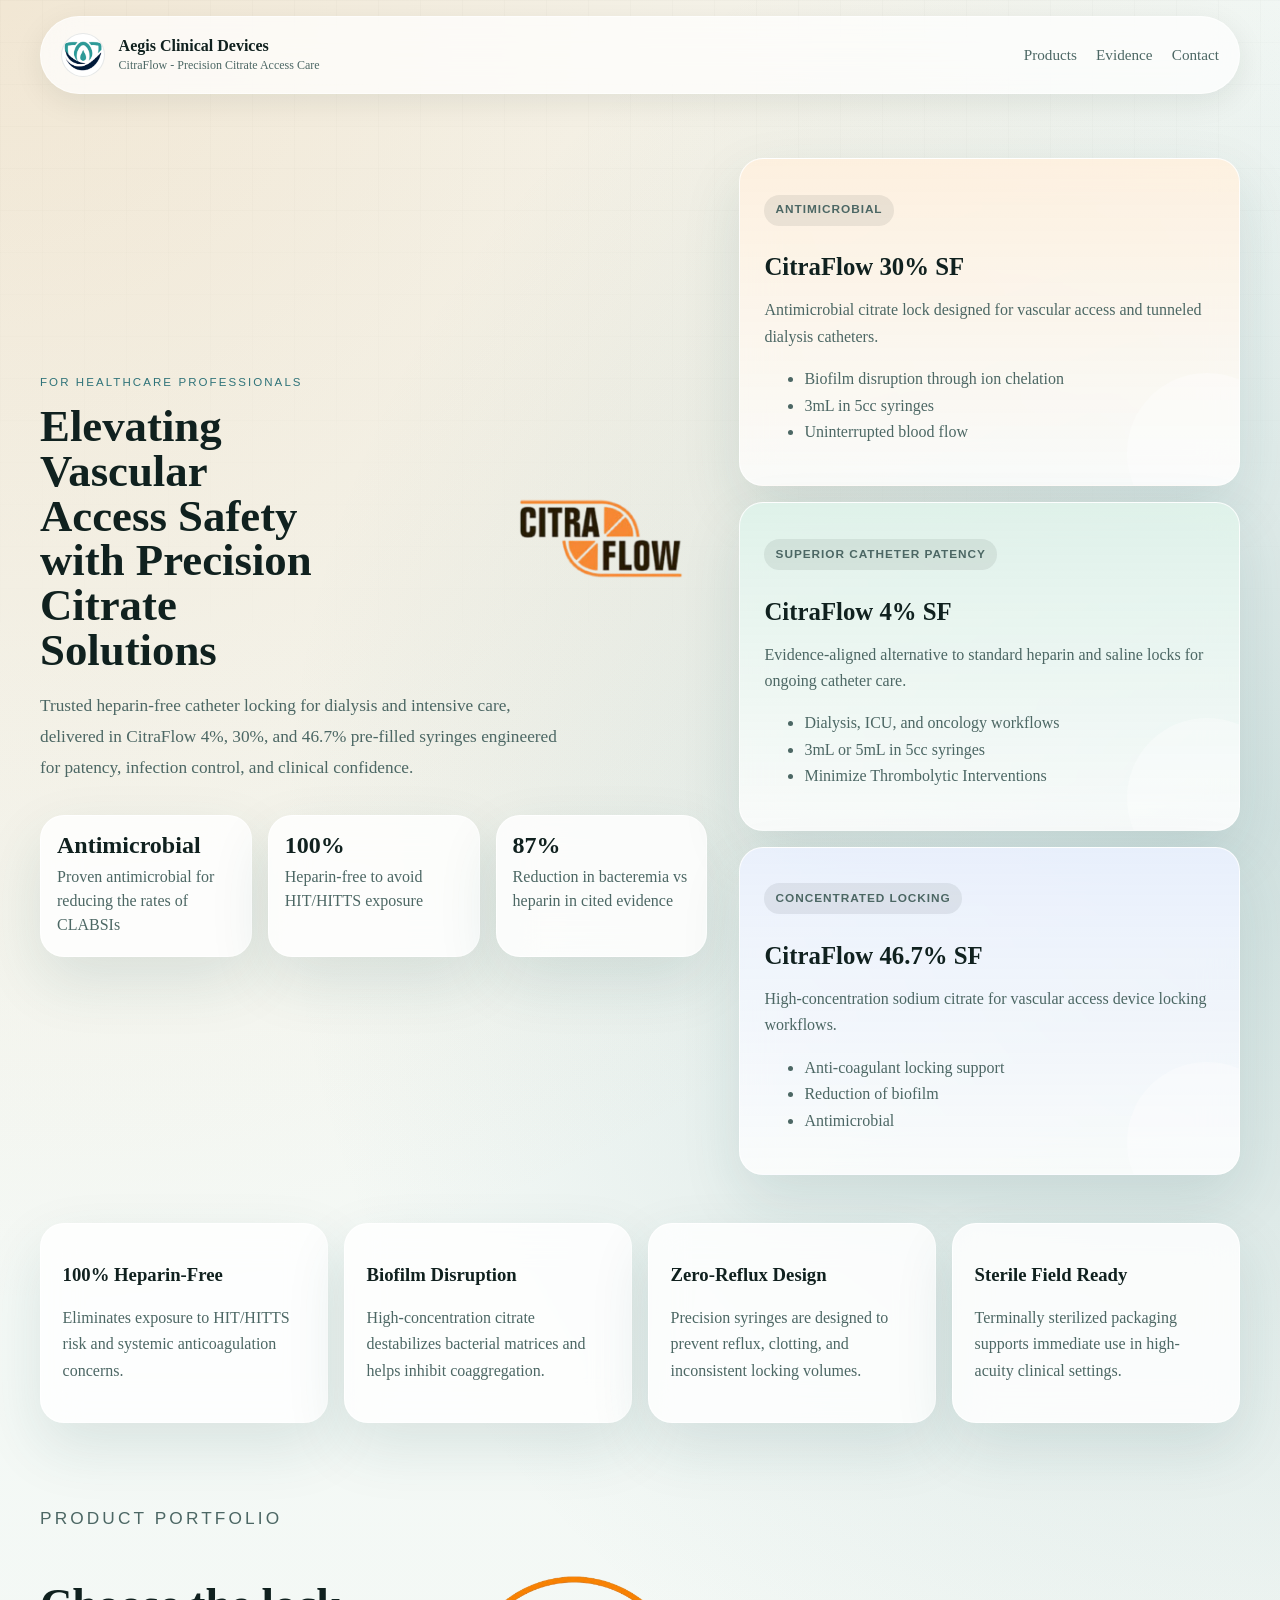
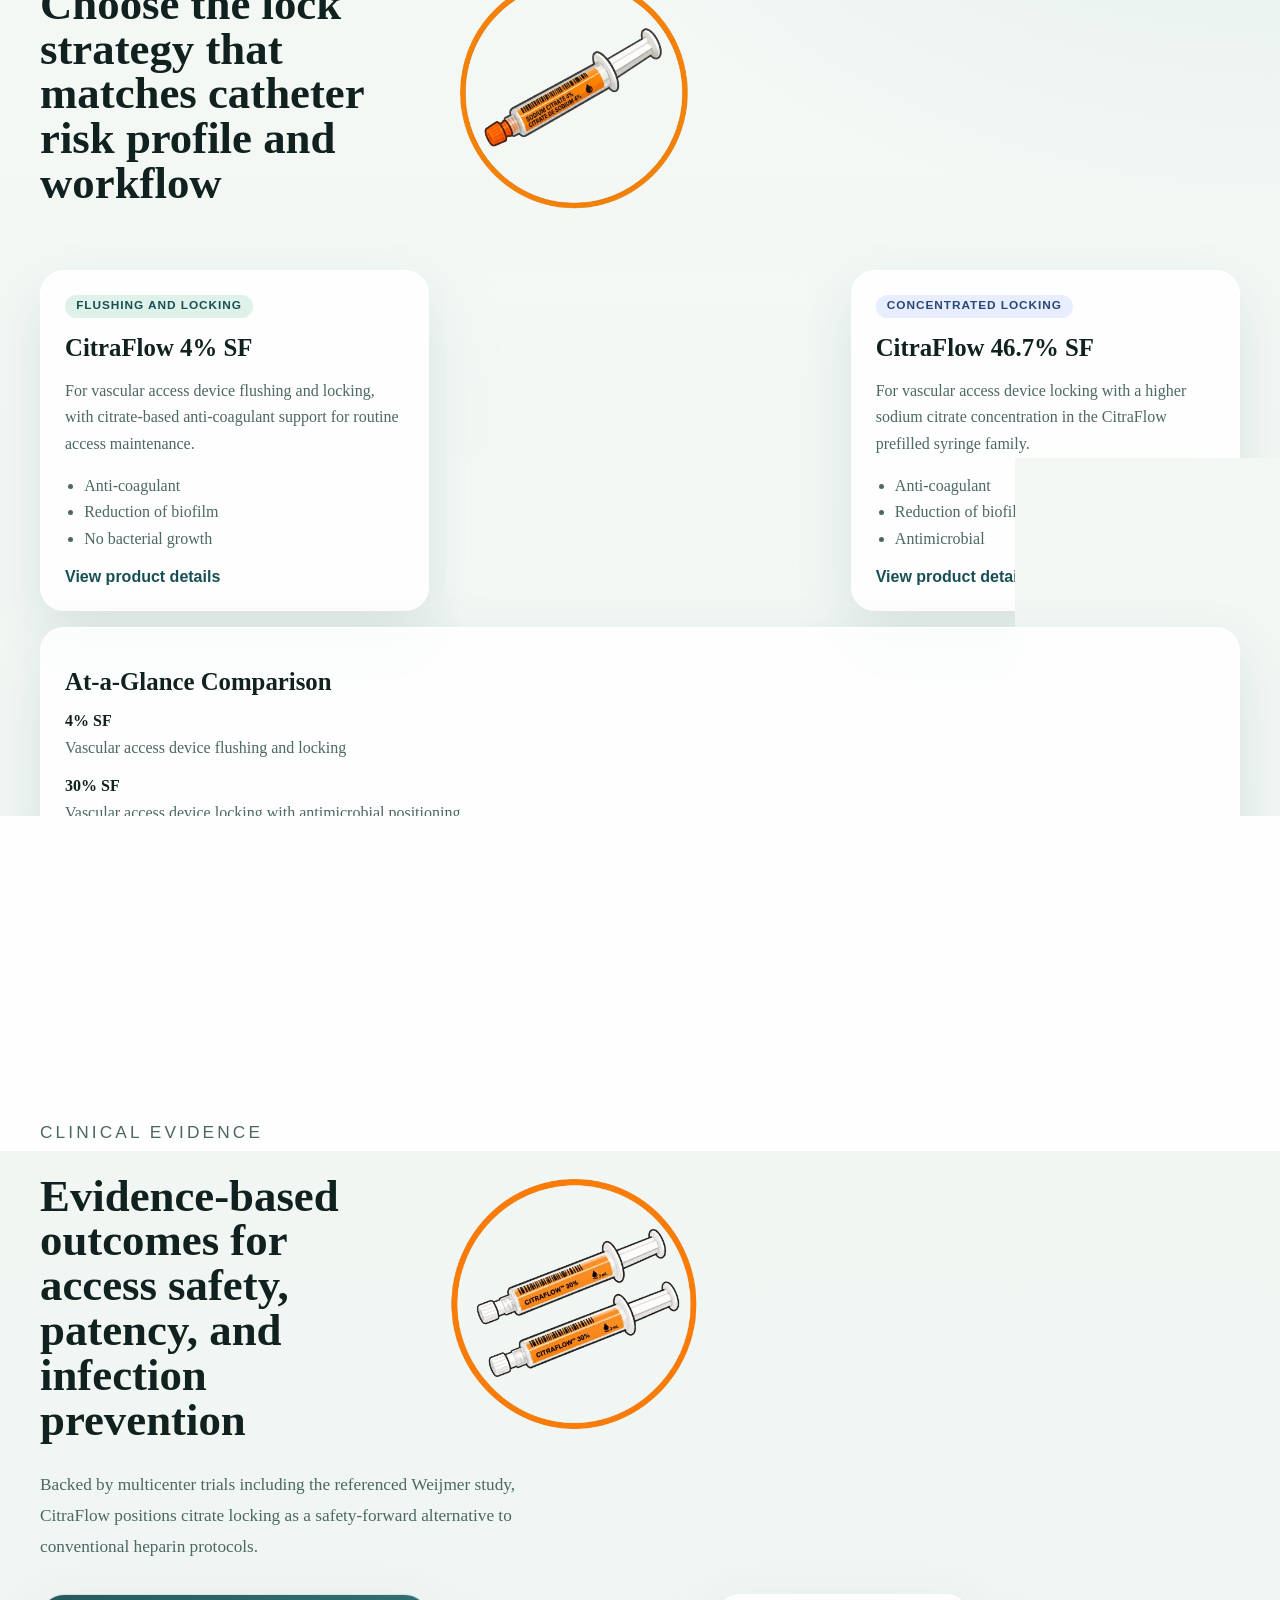
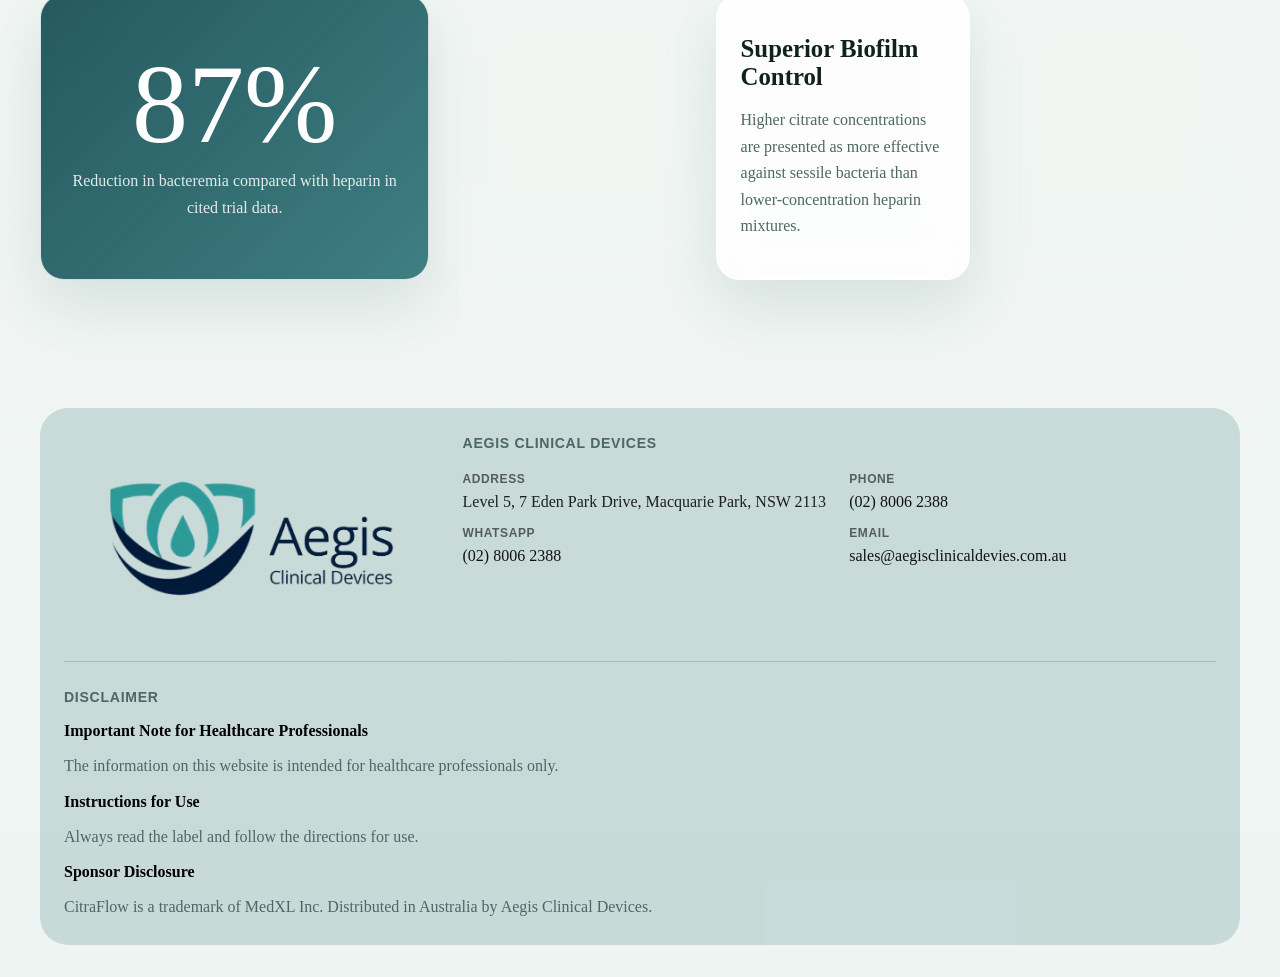
==== index.html @ 07538e44 "Update antimicrobial homepage metric copy" ====
<!DOCTYPE html>
<html lang="en">
  <head>
    <meta charset="UTF-8" />
    <meta name="viewport" content="width=device-width, initial-scale=1.0" />
    <title>CitraFlow | Heparin-Free Catheter Lock Solutions</title>
    <meta
      name="description"
      content="CitraFlow delivers heparin-free catheter locking solutions for dialysis, ICU, and oncology teams with evidence-backed infection control and patency support."
    />
    <meta name="theme-color" content="#184f54" />
    <link
      rel="icon"
      href="./images/logo17.png"
    />
    <meta property="og:title" content="CitraFlow | Heparin-Free Catheter Lock Solutions" />
    <meta
      property="og:description"
      content="Precision citrate locking solutions for dialysis, ICU, and oncology teams focused on patency and infection control."
    />
    <meta property="og:type" content="website" />
    <link rel="stylesheet" href="./styles.css" />
  </head>
  <body>
    <div class="site-shell">
      <header class="topbar">
        <a class="brand" href="#home" aria-label="Aegis Clinical Devices home">
          <span class="brand-mark">
            <img
              src="./images/logo17.png"
              alt=""
            />
          </span>
          <span class="brand-text">
            <strong>Aegis Clinical Devices</strong>
            <span>CitraFlow - Precision Citrate Access Care</span>
          </span>
        </a>
        <button class="nav-toggle" type="button" aria-expanded="false" aria-controls="primary-nav">
          <span class="visually-hidden">Toggle navigation</span>
          <span class="nav-toggle-line"></span>
          <span class="nav-toggle-line"></span>
          <span class="nav-toggle-line"></span>
        </button>
        <nav class="nav" id="primary-nav" aria-label="Primary navigation">
          <div class="nav-menu">
            <a href="#products" class="nav-trigger" aria-haspopup="true">Products</a>
            <div class="nav-submenu" aria-label="Product pages">
              <a href="./citraflow-4.html">CitraFlow 4% SF</a>
              <a href="./citraflow-30.html">CitraFlow 30% SF</a>
              <a href="./citraflow-467.html">CitraFlow 46.7% SF</a>
            </div>
          </div>
          <a href="#evidence">Evidence</a>
          <a href="#contact">Contact</a>
        </nav>
      </header>

      <main>
        <section class="hero" id="home">
          <div class="hero-copy">
            <p class="eyebrow">For Healthcare Professionals</p>
            <div class="hero-title-lockup">
              <h1>Elevating Vascular Access Safety with Precision Citrate Solutions</h1>
              <img
                class="hero-product-logo"
                src="./images/citraflow_logo.png"
                alt="CitraFlow"
              />
            </div>
            <p class="lede">
              Trusted heparin-free catheter locking for dialysis and intensive care,
              delivered in CitraFlow 4%, 30%, and 46.7% pre-filled syringes engineered for
              patency, infection control, and clinical confidence.
            </p>
            <dl class="hero-metrics" aria-label="Key clinical highlights">
              <div>
                <dt>Antimicrobial</dt>
                <dd>Proven antimicrobial for reducing the rates of CLABSIs</dd>
              </div>
              <div>
                <dt>100%</dt>
                <dd>Heparin-free to avoid HIT/HITTS exposure</dd>
              </div>
              <div>
                <dt>87%</dt>
                <dd>Reduction in bacteremia vs heparin in cited evidence</dd>
              </div>
            </dl>
          </div>

          <aside class="hero-panel" aria-label="Product overview">
            <div class="panel-card panel-card-warm">
              <p class="panel-label">Antimicrobial</p>
              <h2>CitraFlow 30% SF</h2>
              <p>Antimicrobial citrate lock designed for vascular access and tunneled dialysis catheters.</p>
              <ul>
                <li>Biofilm disruption through ion chelation</li>
                <li>3mL in 5cc syringes</li>
                <li>Uninterrupted blood flow</li>
              </ul>
            </div>
            <div class="panel-card panel-card-cool">
              <p class="panel-label">Superior Catheter Patency</p>
              <h2>CitraFlow 4% SF</h2>
              <p>Evidence-aligned alternative to standard heparin and saline locks for ongoing catheter care.</p>
              <ul>
                <li>Dialysis, ICU, and oncology workflows</li>
                <li>3mL or 5mL in 5cc syringes</li>
                <li>Minimize Thrombolytic Interventions</li>
              </ul>
            </div>
            <div class="panel-card panel-card-strong">
              <p class="panel-label">Concentrated Locking</p>
              <h2>CitraFlow 46.7% SF</h2>
              <p>High-concentration sodium citrate for vascular access device locking workflows.</p>
              <ul>
                <li>Anti-coagulant locking support</li>
                <li>Reduction of biofilm</li>
                <li>Antimicrobial</li>
              </ul>
            </div>
          </aside>
        </section>

        <section class="value-strip" aria-label="Core value propositions">
          <article>
            <h3>100% Heparin-Free</h3>
            <p>Eliminates exposure to HIT/HITTS risk and systemic anticoagulation concerns.</p>
          </article>
          <article>
            <h3>Biofilm Disruption</h3>
            <p>High-concentration citrate destabilizes bacterial matrices and helps inhibit coaggregation.</p>
          </article>
          <article>
            <h3>Zero-Reflux Design</h3>
            <p>Precision syringes are designed to prevent reflux, clotting, and inconsistent locking volumes.</p>
          </article>
          <article>
            <h3>Sterile Field Ready</h3>
            <p>Terminally sterilized packaging supports immediate use in high-acuity clinical settings.</p>
          </article>
        </section>

        <section class="section" id="products">
          <div class="section-heading">
            <p class="eyebrow">Product Portfolio</p>
            <div class="product-heading-lockup">
              <h2>Choose the lock strategy that matches catheter risk profile and workflow</h2>
              <img
                class="product-heading-image"
                src="./images/single-shot.png"
                alt="Single-shot CitraFlow syringe"
              />
            </div>
          </div>

          <div class="product-grid">
            <article class="product-card">
              <div class="product-badge product-badge-cool">Flushing and Locking</div>
              <h3>CitraFlow 4% SF</h3>
              <p>
                For vascular access device flushing and locking, with citrate-based
                anti-coagulant support for routine access maintenance.
              </p>
              <ul class="feature-list">
                <li>Anti-coagulant</li>
                <li>Reduction of biofilm</li>
                <li>No bacterial growth</li>
              </ul>
              <a class="text-link" href="./citraflow-4.html">View product details</a>
            </article>

            <article class="product-card">
              <div class="product-badge product-badge-warm">Locking</div>
              <h3>CitraFlow 30% SF</h3>
              <p>
                For vascular access device locking where anti-coagulant, biofilm
                reduction, and antimicrobial properties are priorities.
              </p>
              <ul class="feature-list">
                <li>Anti-coagulant</li>
                <li>Reduction of biofilm</li>
                <li>Antimicrobial</li>
              </ul>
              <a class="text-link" href="./citraflow-30.html">View product details</a>
            </article>

            <article class="product-card">
              <div class="product-badge product-badge-strong">Concentrated Locking</div>
              <h3>CitraFlow 46.7% SF</h3>
              <p>
                For vascular access device locking with a higher sodium citrate
                concentration in the CitraFlow prefilled syringe family.
              </p>
              <ul class="feature-list">
                <li>Anti-coagulant</li>
                <li>Reduction of biofilm</li>
                <li>Antimicrobial</li>
              </ul>
              <a class="text-link" href="./citraflow-467.html">View product details</a>
            </article>

            <aside class="comparison-card">
              <h3>At-a-Glance Comparison</h3>
              <dl>
                <div>
                  <dt>4% SF</dt>
                  <dd>Vascular access device flushing and locking</dd>
                </div>
                <div>
                  <dt>30% SF</dt>
                  <dd>Vascular access device locking with antimicrobial positioning</dd>
                </div>
                <div>
                  <dt>46.7% SF</dt>
                  <dd>High-concentration vascular access device locking</dd>
                </div>
                <div>
                  <dt>Shared strengths</dt>
                  <dd>Anti-coagulant support, biofilm reduction, sterile pre-filled syringe format</dd>
                </div>
              </dl>
            </aside>
          </div>
        </section>

        <section class="section evidence-section" id="evidence">
          <div class="section-heading">
            <p class="eyebrow">Clinical Evidence</p>
            <div class="evidence-heading-lockup">
              <h2>Evidence-based outcomes for access safety, patency, and infection prevention</h2>
              <img
                class="evidence-heading-image"
                src="./images/dual-shot.png"
                alt="Dual-shot CitraFlow syringes"
              />
            </div>
            <p>
              Backed by multicenter trials including the referenced Weijmer study, CitraFlow
              positions citrate locking as a safety-forward alternative to conventional heparin protocols.
            </p>
          </div>

          <div class="evidence-layout">
            <article class="evidence-highlight">
              <p class="highlight-stat">87%</p>
              <p class="highlight-copy">Reduction in bacteremia compared with heparin in cited trial data.</p>
            </article>

            <div class="evidence-list">
              <article>
                <h3>Reduced Bleeding</h3>
                <p>Meta-analysis findings in the brief cite a 52% reduction in major bleeding events after switching to citrate locks.</p>
              </article>
              <article>
                <h3>Superior Biofilm Control</h3>
                <p>Higher citrate concentrations are presented as more effective against sessile bacteria than lower-concentration heparin mixtures.</p>
              </article>
              <article>
                <h3>Manufacturing Compliance</h3>
                <p>Manufactured by MedXL under ISO 13485-certified quality systems and positioned for Australian ARTG distribution disclosure.</p>
              </article>
            </div>
          </div>
        </section>

      </main>

      <footer class="footer" id="contact">
        <div class="footer-company">
          <div>
            <img
              class="footer-logo"
              src="./images/logo17_text.png"
              alt="Aegis Clinical Devices logo"
            />
          </div>
          <div>
            <p class="footer-title">Aegis Clinical Devices</p>
            <dl class="footer-contact">
              <div>
                <dt>Address</dt>
                <dd>Level 5, 7 Eden Park Drive, Macquarie Park, NSW 2113</dd>
              </div>
              <div>
                <dt>Phone</dt>
                <dd><a href="tel:+61280062388">(02) 8006 2388</a></dd>
              </div>
              <div>
                <dt>WhatsApp</dt>
                <dd><a href="https://wa.me/61280062388" target="_blank" rel="noopener">(02) 8006 2388</a></dd>
              </div>
              <div>
                <dt>Email</dt>
                <dd><a href="mailto:sales@aegisclinicaldevies.com.au">sales@aegisclinicaldevies.com.au</a></dd>
              </div>
            </dl>
          </div>
        </div>
        <div class="footer-grid">
          <div class="footer-disclaimer">
            <p class="footer-title">Disclaimer</p>
            <p><strong>Important Note for Healthcare Professionals</strong></p>
            <p>The information on this website is intended for healthcare professionals only.</p>
            <p><strong>Instructions for Use</strong></p>
            <p>Always read the label and follow the directions for use.</p>
            <p><strong>Sponsor Disclosure</strong></p>
            <p>CitraFlow is a trademark of MedXL Inc. Distributed in Australia by Aegis Clinical Devices.</p>
          </div>
        </div>
      </footer>
    </div>

    <script src="./script.js"></script>
  </body>
</html>
---- styles.css ----
:root {
  --bg: #eef4f1;
  --surface: rgba(255, 255, 255, 0.82);
  --surface-strong: #ffffff;
  --text: #10211f;
  --muted: #4c6764;
  --line: rgba(16, 33, 31, 0.1);
  --mint: #dff2ea;
  --teal: #184f54;
  --teal-soft: #2f7379;
  --amber: #d88b2f;
  --amber-soft: #fff0de;
  --shadow: 0 24px 60px rgba(24, 79, 84, 0.12);
  --radius: 24px;
  --radius-sm: 16px;
  --max-width: 1200px;
}

* {
  box-sizing: border-box;
}

html {
  scroll-behavior: smooth;
}

body {
  margin: 0;
  font-family: "Iowan Old Style", "Palatino Linotype", "Book Antiqua", Georgia, serif;
  color: var(--text);
  background:
    radial-gradient(circle at top left, rgba(216, 139, 47, 0.18), transparent 30%),
    radial-gradient(circle at right 20%, rgba(47, 115, 121, 0.18), transparent 28%),
    linear-gradient(180deg, #f7fbf8 0%, var(--bg) 100%);
}

body::before {
  content: "";
  position: fixed;
  inset: 0;
  background-image:
    linear-gradient(rgba(16, 33, 31, 0.03) 1px, transparent 1px),
    linear-gradient(90deg, rgba(16, 33, 31, 0.03) 1px, transparent 1px);
  background-size: 42px 42px;
  mask-image: linear-gradient(180deg, rgba(0, 0, 0, 0.45), transparent 80%);
  pointer-events: none;
}

.site-shell {
  position: relative;
  z-index: 1;
}

.topbar {
  width: min(calc(100% - 2rem), var(--max-width));
  margin: 1rem auto 0;
  padding: 1rem 1.25rem;
  display: flex;
  justify-content: space-between;
  align-items: center;
  gap: 1rem;
  background: rgba(255, 255, 255, 0.72);
  border: 1px solid rgba(255, 255, 255, 0.55);
  backdrop-filter: blur(18px);
  border-radius: 999px;
  box-shadow: 0 8px 30px rgba(16, 33, 31, 0.08);
  position: sticky;
  top: 1rem;
  z-index: 10;
}

.brand {
  display: inline-flex;
  align-items: center;
  gap: 0.85rem;
  color: inherit;
  text-decoration: none;
}

.brand-mark {
  display: grid;
  place-items: center;
  width: 2.75rem;
  height: 2.75rem;
  border-radius: 50%;
  background: white;
  border: 1px solid var(--line);
  overflow: hidden;
}

.brand-mark img {
  width: 100%;
  height: 100%;
  object-fit: contain;
}

.brand-text {
  display: grid;
  gap: 0.15rem;
}

.brand-text strong {
  font-size: 1rem;
}

.brand-text span:last-child {
  color: var(--muted);
  font-size: 0.75rem;
}

.nav-toggle {
  display: none;
  width: 2.75rem;
  height: 2.75rem;
  padding: 0;
  border: 1px solid var(--line);
  border-radius: 50%;
  background: var(--surface-strong);
  color: var(--teal);
  cursor: pointer;
  place-items: center;
  gap: 0.24rem;
}

.nav-toggle-line {
  display: block;
  width: 1.15rem;
  height: 2px;
  border-radius: 999px;
  background: currentColor;
  transition: transform 160ms ease, opacity 160ms ease;
}

.nav-toggle[aria-expanded="true"] .nav-toggle-line:nth-child(2) {
  transform: translateY(0.38rem) rotate(45deg);
}

.nav-toggle[aria-expanded="true"] .nav-toggle-line:nth-child(3) {
  opacity: 0;
}

.nav-toggle[aria-expanded="true"] .nav-toggle-line:nth-child(4) {
  transform: translateY(-0.38rem) rotate(-45deg);
}

.visually-hidden {
  position: absolute;
  width: 1px;
  height: 1px;
  padding: 0;
  margin: -1px;
  overflow: hidden;
  clip: rect(0, 0, 0, 0);
  white-space: nowrap;
  border: 0;
}

.nav {
  display: flex;
  gap: 1.2rem;
  flex-wrap: wrap;
  align-items: center;
}

.nav a,
.nav-trigger {
  color: var(--muted);
  text-decoration: none;
  font-size: 0.95rem;
}

.nav a:hover,
.nav a:focus-visible,
.nav-menu:hover .nav-trigger,
.nav-menu:focus-within .nav-trigger {
  color: var(--text);
}

.nav-menu {
  position: relative;
}

.nav-menu::after {
  content: "";
  position: absolute;
  top: 100%;
  left: -0.75rem;
  right: -0.75rem;
  height: 0.85rem;
}

.nav-submenu {
  position: absolute;
  top: calc(100% + 0.6rem);
  left: 50%;
  min-width: 16rem;
  padding: 0.55rem;
  display: grid;
  gap: 0.25rem;
  background: rgba(255, 255, 255, 0.94);
  border: 1px solid var(--line);
  border-radius: 16px;
  box-shadow: 0 18px 44px rgba(16, 33, 31, 0.14);
  opacity: 0;
  pointer-events: none;
  transform: translate(-50%, -0.35rem);
  transition: opacity 160ms ease, transform 160ms ease;
}

.nav-submenu a {
  padding: 0.7rem 0.85rem;
  border-radius: 12px;
  font-family: "Avenir Next", "Helvetica Neue", sans-serif;
  font-size: 0.9rem;
}

.nav-submenu a:hover,
.nav-submenu a:focus-visible {
  background: var(--mint);
  color: var(--teal);
}

.nav-menu:hover .nav-submenu,
.nav-menu:focus-within .nav-submenu {
  opacity: 1;
  pointer-events: auto;
  transform: translate(-50%, 0);
}

main {
  width: min(calc(100% - 2rem), var(--max-width));
  margin: 0 auto;
  padding-bottom: 4rem;
}

.hero {
  min-height: calc(100vh - 8rem);
  display: grid;
  grid-template-columns: 1.2fr 0.9fr;
  gap: 2rem;
  align-items: center;
  padding: 4rem 0 3rem;
}

.eyebrow {
  text-transform: uppercase;
  letter-spacing: 0.18em;
  font-size: 0.72rem;
  color: var(--teal-soft);
  margin: 0 0 1rem;
  font-family: "Avenir Next", "Helvetica Neue", sans-serif;
}

.hero h1 {
  font-size: clamp(1.9rem, 3.5vw, 3.85rem);
  line-height: 1;
  margin: 0;
  max-width: 13ch;
}

.hero-title-lockup {
  display: grid;
  grid-template-columns: minmax(0, auto) minmax(8rem, 13rem);
  gap: 1.25rem;
  align-items: center;
}

.hero-product-logo {
  display: block;
  width: 100%;
  max-width: 13rem;
  object-fit: contain;
}

.section-heading h2 {
  font-size: clamp(1.9rem, 3.5vw, 3.85rem);
  line-height: 1;
  margin: 0;
  max-width: 16ch;
}

.lede,
.section-heading p {
  color: var(--muted);
  font-size: 1.08rem;
  line-height: 1.8;
  max-width: 60ch;
}

.hero-actions {
  display: flex;
  gap: 1rem;
  flex-wrap: wrap;
  margin: 2rem 0;
}

.button {
  display: inline-flex;
  justify-content: center;
  align-items: center;
  min-height: 3.25rem;
  padding: 0 1.25rem;
  border-radius: 999px;
  text-decoration: none;
  border: 1px solid transparent;
  font-family: "Avenir Next", "Helvetica Neue", sans-serif;
  font-weight: 600;
  transition: transform 180ms ease, box-shadow 180ms ease, border-color 180ms ease;
}

.button:hover,
.button:focus-visible {
  transform: translateY(-2px);
}

.button-primary {
  background: linear-gradient(135deg, var(--teal), #2f7379);
  color: white;
  box-shadow: 0 14px 32px rgba(24, 79, 84, 0.24);
}

.button-secondary {
  background: rgba(255, 255, 255, 0.68);
  color: var(--text);
  border-color: var(--line);
}

.hero-metrics {
  display: grid;
  grid-template-columns: repeat(3, minmax(0, 1fr));
  gap: 1rem;
  margin: 2rem 0 0;
}

.hero-metrics div,
.panel-card,
.value-strip article,
.product-card,
.comparison-card,
.evidence-highlight,
.evidence-list article,
.resource-card,
.contact-form,
.contact-note {
  background: var(--surface);
  border: 1px solid rgba(255, 255, 255, 0.8);
  backdrop-filter: blur(18px);
  box-shadow: var(--shadow);
  border-radius: var(--radius);
}

.hero-metrics div {
  padding: 1rem 1rem 1.2rem;
}

.hero-metrics dt {
  font-size: 1.5rem;
  font-weight: 700;
}

.hero-metrics dd {
  margin: 0.35rem 0 0;
  color: var(--muted);
  line-height: 1.5;
}

.hero-panel {
  display: grid;
  gap: 1rem;
}

.panel-card {
  padding: 1.5rem;
  position: relative;
  overflow: hidden;
}

.panel-card::after {
  content: "";
  position: absolute;
  inset: auto -3rem -3rem auto;
  width: 10rem;
  height: 10rem;
  border-radius: 50%;
  background: rgba(255, 255, 255, 0.32);
}

.panel-card-warm {
  background: linear-gradient(180deg, rgba(255, 240, 222, 0.88), rgba(255, 255, 255, 0.78));
}

.panel-card-cool {
  background: linear-gradient(180deg, rgba(223, 242, 234, 0.94), rgba(255, 255, 255, 0.78));
}

.panel-card-strong {
  background: linear-gradient(180deg, rgba(235, 241, 255, 0.9), rgba(255, 255, 255, 0.78));
}

.panel-label,
.product-badge {
  display: inline-flex;
  width: fit-content;
  padding: 0.35rem 0.7rem;
  border-radius: 999px;
  font: 700 0.74rem/1 "Avenir Next", "Helvetica Neue", sans-serif;
  letter-spacing: 0.08em;
  text-transform: uppercase;
}

.panel-label {
  background: rgba(16, 33, 31, 0.08);
  color: var(--text);
}

.panel-card h2,
.product-card h3,
.comparison-card h3,
.evidence-list h3,
.resource-card h3,
.contact-note h3 {
  margin: 1rem 0 0.5rem;
  font-size: 1.55rem;
}

.panel-card p,
.panel-card li,
.value-strip p,
.product-card p,
.feature-list li,
.comparison-card dd,
.evidence-list p,
.resource-card p,
.contact-note li,
.footer p {
  color: var(--muted);
  line-height: 1.65;
}

.value-strip,
.resources-grid {
  display: grid;
  grid-template-columns: repeat(4, minmax(0, 1fr));
  gap: 1rem;
}

.value-strip article,
.resource-card {
  padding: 1.35rem;
}

.section {
  padding: 5rem 0 0;
}

.section-heading {
  margin-bottom: 2rem;
}

.product-heading-lockup,
.evidence-heading-lockup {
  display: grid;
  grid-template-columns: minmax(0, max-content) minmax(9rem, 18rem);
  gap: 2rem;
  align-items: center;
}

.product-heading-image,
.evidence-heading-image {
  display: block;
  width: 100%;
  max-width: 18rem;
  object-fit: contain;
}

.product-grid,
.contact-layout,
.evidence-layout {
  display: grid;
  grid-template-columns: repeat(3, minmax(0, 1fr));
  gap: 1rem;
}

.product-card,
.comparison-card,
.evidence-highlight,
.evidence-list article,
.contact-form,
.contact-note {
  padding: 1.5rem;
}

.product-badge-warm {
  background: var(--amber-soft);
  color: #8c5010;
}

.product-badge-cool {
  background: var(--mint);
  color: var(--teal);
}

.product-badge-strong {
  background: #e8edff;
  color: #294777;
}

.feature-list {
  padding-left: 1.2rem;
  margin-bottom: 0;
}

.product-card .text-link {
  display: inline-flex;
  margin-top: 1rem;
}

.comparison-card {
  grid-column: 1 / -1;
  min-height: clamp(18rem, 32vw, 28rem);
}

.product-page {
  padding-top: 4rem;
}

.product-hero {
  display: grid;
  grid-template-columns: minmax(0, 1fr) 24rem;
  gap: 2rem;
  align-items: start;
  padding: 4rem 0 2rem;
}

.product-hero h1 {
  font-size: clamp(2rem, 4vw, 4rem);
  line-height: 1;
  margin: 0;
  max-width: 13ch;
}

.product-summary,
.product-detail-card,
.product-side-card {
  background: var(--surface);
  border: 1px solid rgba(255, 255, 255, 0.8);
  backdrop-filter: blur(18px);
  box-shadow: var(--shadow);
  border-radius: var(--radius);
}

.product-summary {
  padding: 1.5rem;
}

.product-summary p {
  color: var(--muted);
  line-height: 1.7;
  margin-top: 0;
}

.product-detail-grid {
  display: grid;
  grid-template-columns: 1.15fr 0.85fr;
  gap: 1rem;
}

.product-detail-card,
.product-side-card {
  padding: 1.5rem;
}

.product-detail-card h2,
.product-side-card h2,
.product-packages h2,
.product-video h2 {
  margin: 0 0 0.75rem;
  font-size: 1.6rem;
}

.product-detail-card p,
.product-side-card p,
.product-packages p,
.product-video p {
  color: var(--muted);
  line-height: 1.7;
}

.product-packages,
.product-video {
  margin-top: 1rem;
  padding: 1.5rem;
  background: var(--surface);
  border: 1px solid rgba(255, 255, 255, 0.8);
  backdrop-filter: blur(18px);
  box-shadow: var(--shadow);
  border-radius: var(--radius);
}

.package-grid {
  display: grid;
  grid-template-columns: repeat(3, minmax(0, 1fr));
  gap: 1rem;
  margin-top: 1.25rem;
}

.package-card {
  padding: 1rem;
  background: rgba(255, 255, 255, 0.66);
  border: 1px solid var(--line);
  border-radius: var(--radius-sm);
}

.package-card img {
  display: block;
  width: 100%;
  aspect-ratio: 4 / 3;
  object-fit: contain;
  margin-bottom: 0.85rem;
  border-radius: 12px;
  background: white;
}

.package-card strong {
  display: block;
  margin-bottom: 0.35rem;
  font-family: "Avenir Next", "Helvetica Neue", sans-serif;
}

.package-card span {
  color: var(--muted);
  line-height: 1.55;
}

.video-frame {
  position: relative;
  overflow: hidden;
  aspect-ratio: 16 / 9;
  margin-top: 1rem;
  border-radius: var(--radius-sm);
  background: #0e2428;
}

.video-frame iframe {
  position: absolute;
  inset: 0;
  width: 100%;
  height: 100%;
  border: 0;
}

.breadcrumb {
  display: flex;
  flex-wrap: wrap;
  gap: 0.5rem;
  margin-bottom: 1.5rem;
  font-family: "Avenir Next", "Helvetica Neue", sans-serif;
  font-size: 0.9rem;
}

.breadcrumb a {
  color: var(--teal);
  text-decoration: none;
}

.breadcrumb span {
  color: var(--muted);
}

.comparison-card dt {
  font-weight: 700;
  margin-bottom: 0.3rem;
}

.comparison-card dd {
  margin: 0;
}

.comparison-card dl,
.footer-grid {
  display: grid;
  gap: 1rem;
}

.evidence-section {
  position: relative;
}

.evidence-highlight {
  display: grid;
  place-content: center;
  min-height: 100%;
  text-align: center;
  background: linear-gradient(135deg, rgba(24, 79, 84, 0.94), rgba(47, 115, 121, 0.92));
  color: white;
}

.highlight-stat {
  margin: 0;
  font-size: clamp(4rem, 10vw, 7rem);
  line-height: 0.9;
}

.highlight-copy {
  margin: 0.75rem 0 0;
  line-height: 1.7;
  color: rgba(255, 255, 255, 0.86);
}

.evidence-list {
  display: grid;
  grid-column: span 2;
  grid-template-columns: repeat(3, minmax(0, 1fr));
  gap: 1rem;
}

.text-link,
.resource-note {
  font-family: "Avenir Next", "Helvetica Neue", sans-serif;
}

.text-link {
  color: var(--teal);
  text-decoration: none;
  font-weight: 600;
}

.resource-note {
  display: inline-block;
  margin-top: 1rem;
  color: var(--teal-soft);
  font-size: 0.85rem;
}

.contact-form {
  display: grid;
  grid-column: span 2;
  grid-template-columns: repeat(2, minmax(0, 1fr));
  gap: 1rem;
}

.contact-form label {
  display: grid;
  gap: 0.45rem;
  font-family: "Avenir Next", "Helvetica Neue", sans-serif;
  font-size: 0.95rem;
  color: var(--text);
}

.contact-form label:last-of-type,
.contact-form button {
  grid-column: span 2;
}

.contact-form input,
.contact-form select,
.contact-form textarea {
  width: 100%;
  border: 1px solid var(--line);
  background: rgba(255, 255, 255, 0.8);
  border-radius: 14px;
  min-height: 3rem;
  padding: 0 0.95rem;
  font: inherit;
  color: var(--text);
}

.contact-form textarea {
  min-height: 8rem;
  padding: 0.9rem 0.95rem;
  resize: vertical;
}

.contact-form button {
  cursor: pointer;
}

.form-note,
.form-status {
  grid-column: span 2;
  margin: 0;
  font-family: "Avenir Next", "Helvetica Neue", sans-serif;
}

.form-note {
  color: var(--muted);
  font-size: 0.9rem;
}

.form-status {
  color: var(--teal);
  font-size: 0.92rem;
  font-weight: 600;
}

.assistant-response {
  grid-column: span 2;
  padding: 1.25rem;
  border-radius: var(--radius-sm);
  background: linear-gradient(180deg, rgba(223, 242, 234, 0.78), rgba(255, 255, 255, 0.9));
  border: 1px solid rgba(24, 79, 84, 0.12);
}

.assistant-response h3 {
  margin: 0 0 0.75rem;
}

.assistant-response-body p {
  margin: 0;
}

.assistant-response-body p + p {
  margin-top: 0.9rem;
}

.footer {
  width: min(calc(100% - 2rem), var(--max-width));
  margin: 4rem auto 2rem;
  padding: 1.5rem;
  /*background: #0e2428;*/
  background: rgba(47, 115, 121, 0.2);
  color: rgba(255, 255, 255, 0.86);
  border-radius: 28px;
}

.footer-company {
  display: grid;
  grid-template-columns: minmax(18rem, 0.9fr) 1.85fr;
  gap: 2rem;
  align-items: start;
  margin-bottom: 1.5rem;
  padding-bottom: 1.5rem;
  border-bottom: 1px solid rgba(0,0,0, 0.14);
}

.footer-logo {
  display: block;
  width: 100%;
  max-width: 35rem;
  height: clamp(9.5rem, 16vw, 13rem);
  object-fit: contain;
  padding: 1.25rem;
  background: transparent;
  border-radius: 26px;
}

.footer-contact {
  display: grid;
  grid-template-columns: repeat(2, minmax(0, 1fr));
  gap: 0.75rem 1.25rem;
  margin: 1rem 0 0;
}

.footer-contact div {
  display: grid;
  gap: 0.25rem;
}

.footer-contact dt {
  color: rgba(0,0,0, 0.58);
  font: 700 0.75rem/1.2 "Avenir Next", "Helvetica Neue", sans-serif;
  letter-spacing: 0.05em;
  text-transform: uppercase;
}

.footer-contact dd {
  margin: 0;
  color: rgba(0,0,0, 0.86);
  line-height: 1.5;
}

.footer-contact a {
  color: rgba(0,0,0, 0.92);
  text-decoration: none;
}

.footer-contact a:hover,
.footer-contact a:focus-visible {
  color: black;
  text-decoration: underline;
}

.footer-disclaimer {
  max-width: 64rem;
}

.footer-disclaimer p {
  margin: 0;
}

.footer-disclaimer p + p {
  margin-top: 0.55rem;
}

.footer-disclaimer strong {
  color: black;
}

.footer-title {
  margin: 0 0 0.4rem;
  color: white;
  font: 700 0.88rem/1.4 "Avenir Next", "Helvetica Neue", sans-serif;
  letter-spacing: 0.05em;
  text-transform: uppercase;
}

.error-page {
  width: min(calc(100% - 2rem), 760px);
  min-height: 100vh;
  margin: 0 auto;
  display: grid;
  place-items: center;
}

.error-card {
  width: 100%;
  padding: 2rem;
  text-align: center;
  background: var(--surface);
  border: 1px solid rgba(255, 255, 255, 0.8);
  backdrop-filter: blur(18px);
  box-shadow: var(--shadow);
  border-radius: var(--radius);
}

@media (max-width: 1024px) {
  .hero,
  .product-hero,
  .product-detail-grid,
  .package-grid,
  .footer-company,
  .footer-contact,
  .product-grid,
  .contact-layout,
  .evidence-layout,
  .resources-grid,
  .value-strip,
  .evidence-list {
    grid-template-columns: 1fr;
  }

  .hero {
    min-height: auto;
    padding-top: 3rem;
  }

  .hero h1,
  .section-heading h2 {
    max-width: none;
  }

  .hero-metrics {
    grid-template-columns: 1fr;
  }

  .contact-form {
    grid-template-columns: 1fr;
  }

  .contact-form label:last-of-type,
  .contact-form button,
  .form-note,
  .form-status,
  .assistant-response {
    grid-column: span 1;
  }
}

@media (max-width: 720px) {
  .topbar {
    border-radius: 28px;
    align-items: center;
    flex-wrap: wrap;
  }

  .brand {
    min-width: 0;
    flex: 1;
  }

  .brand-text {
    min-width: 0;
  }

  .brand-text span:last-child {
    display: none;
  }

  .nav-toggle {
    display: grid;
    flex: 0 0 auto;
  }

  .nav {
    display: none;
    width: 100%;
    flex-direction: column;
    align-items: flex-start;
    gap: 0.85rem;
    padding-top: 0.75rem;
    border-top: 1px solid var(--line);
  }

  .topbar.nav-open .nav {
    display: flex;
  }

  .nav > a,
  .nav-trigger {
    width: 100%;
    font-size: 1rem;
  }

  .nav-menu {
    width: 100%;
  }

  .nav-submenu {
    position: static;
    min-width: 0;
    margin-top: 0.5rem;
    opacity: 1;
    pointer-events: auto;
    transform: none;
    box-shadow: none;
  }

  main,
  .topbar,
  .footer {
    width: min(calc(100% - 1rem), var(--max-width));
  }

  .hero {
    padding-top: 2rem;
  }

  .section-heading h2,
  .hero h1,
  .product-hero h1 {
    font-size: clamp(1.55rem, 7vw, 2.4rem);
  }

  .hero-title-lockup {
    grid-template-columns: 1fr;
  }

  .hero-product-logo {
    max-width: 11rem;
  }

  .product-heading-lockup,
  .evidence-heading-lockup {
    grid-template-columns: 1fr;
    gap: 1rem;
  }

  .product-heading-image,
  .evidence-heading-image {
    max-width: 11rem;
    justify-self: start;
  }

  .footer-logo {
    height: clamp(7.5rem, 36vw, 11rem);
    max-width: none;
  }
}
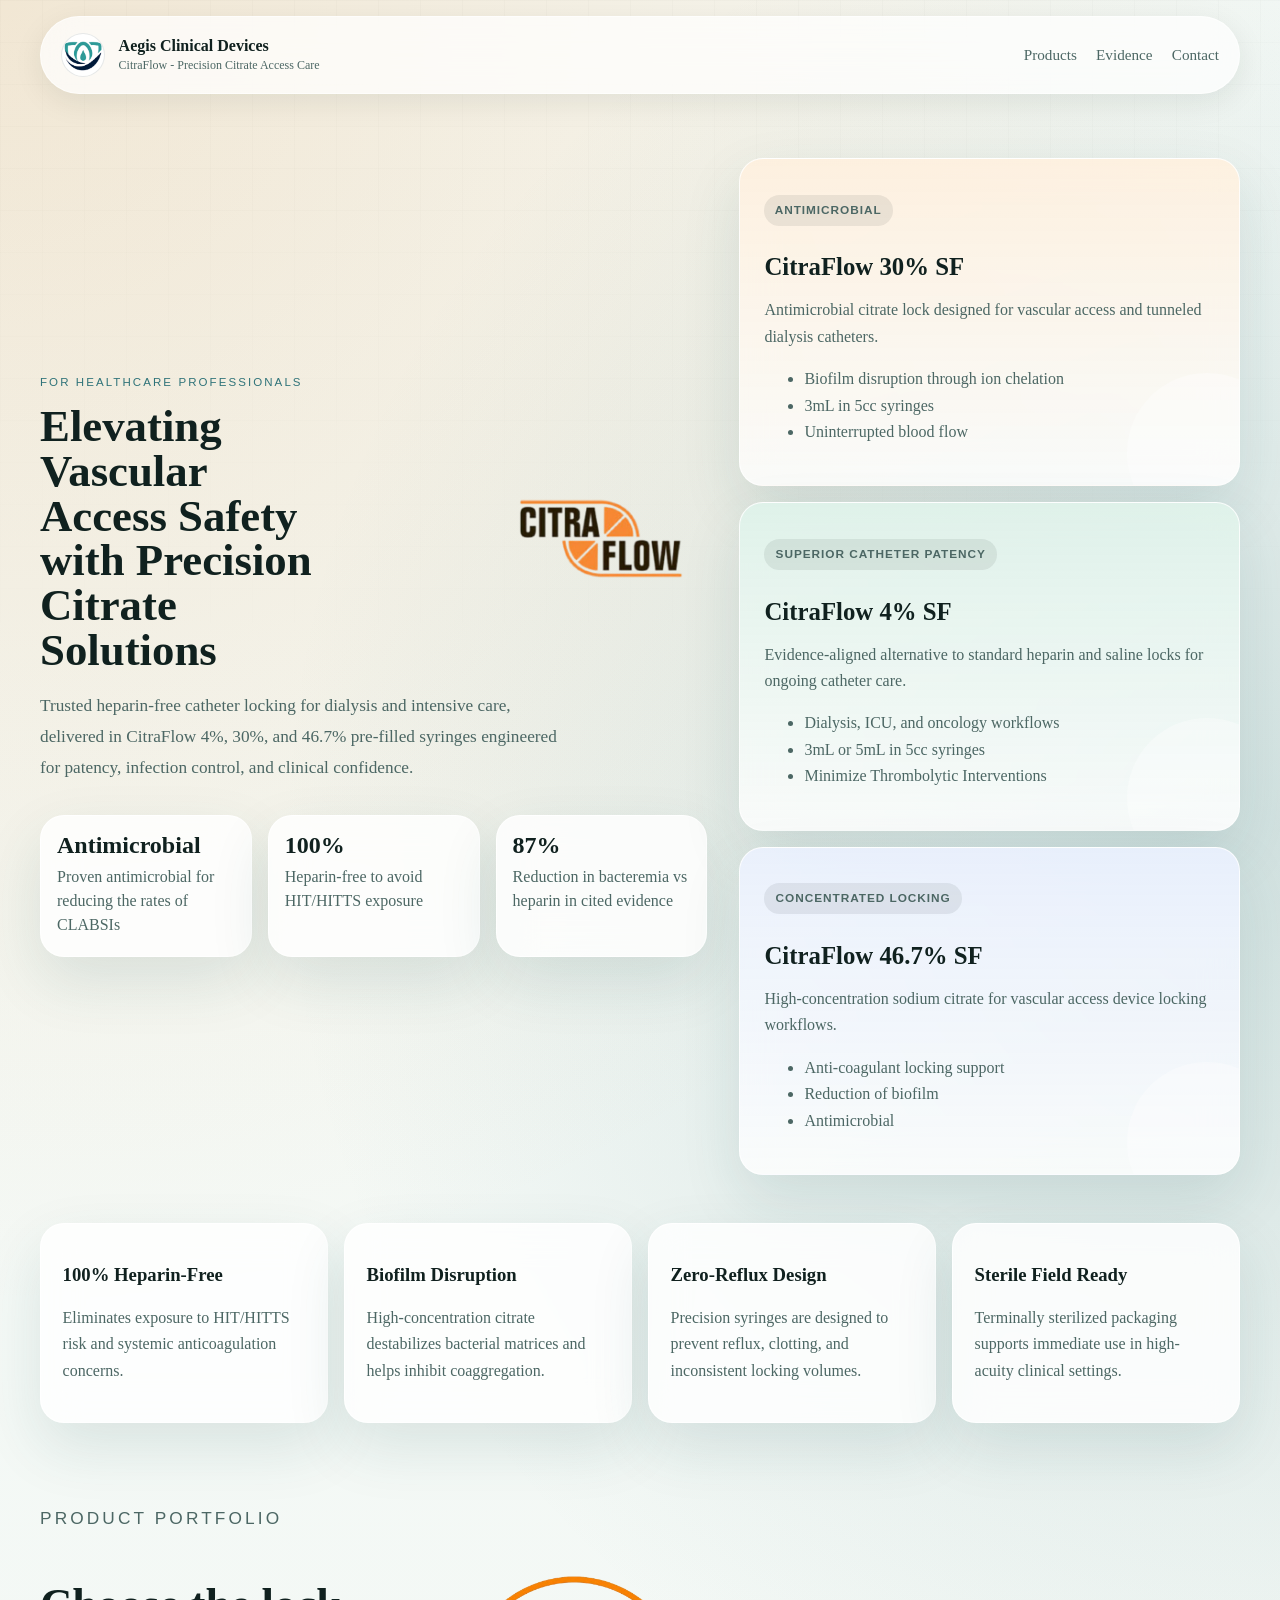
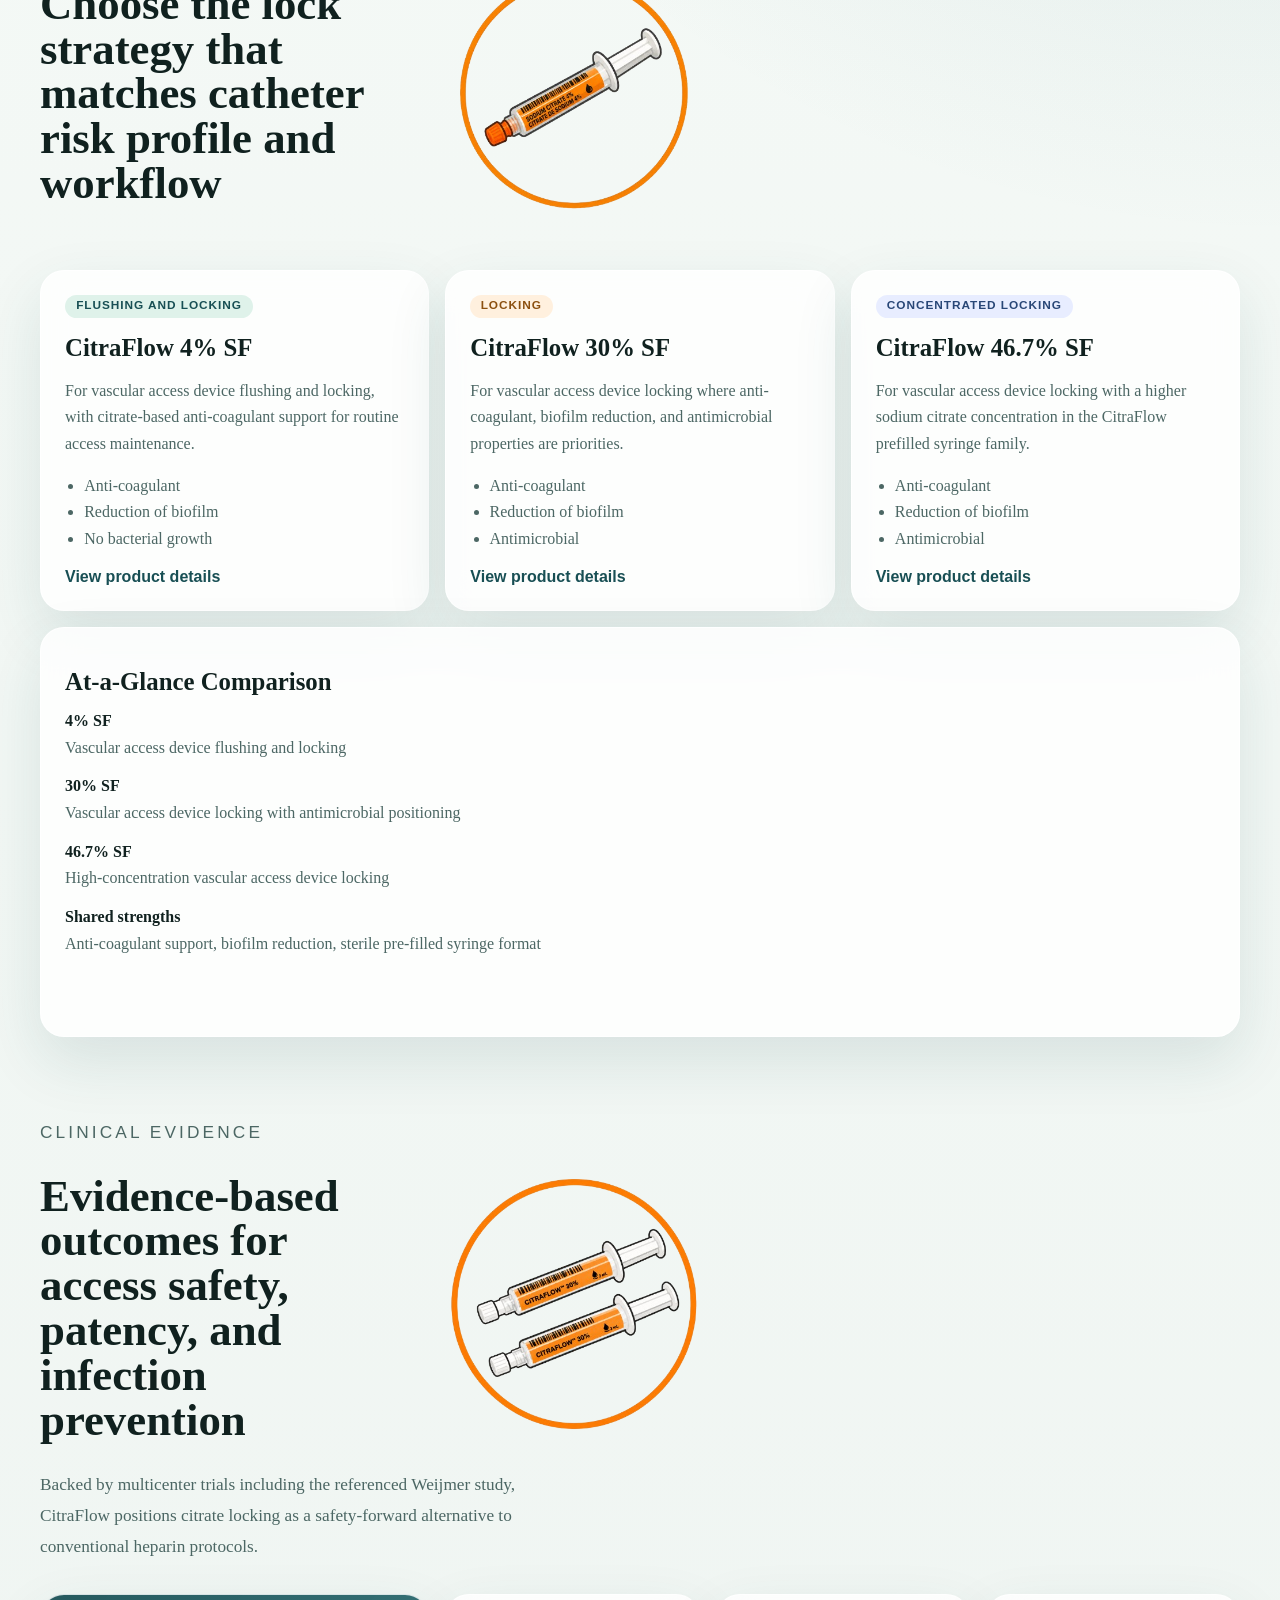
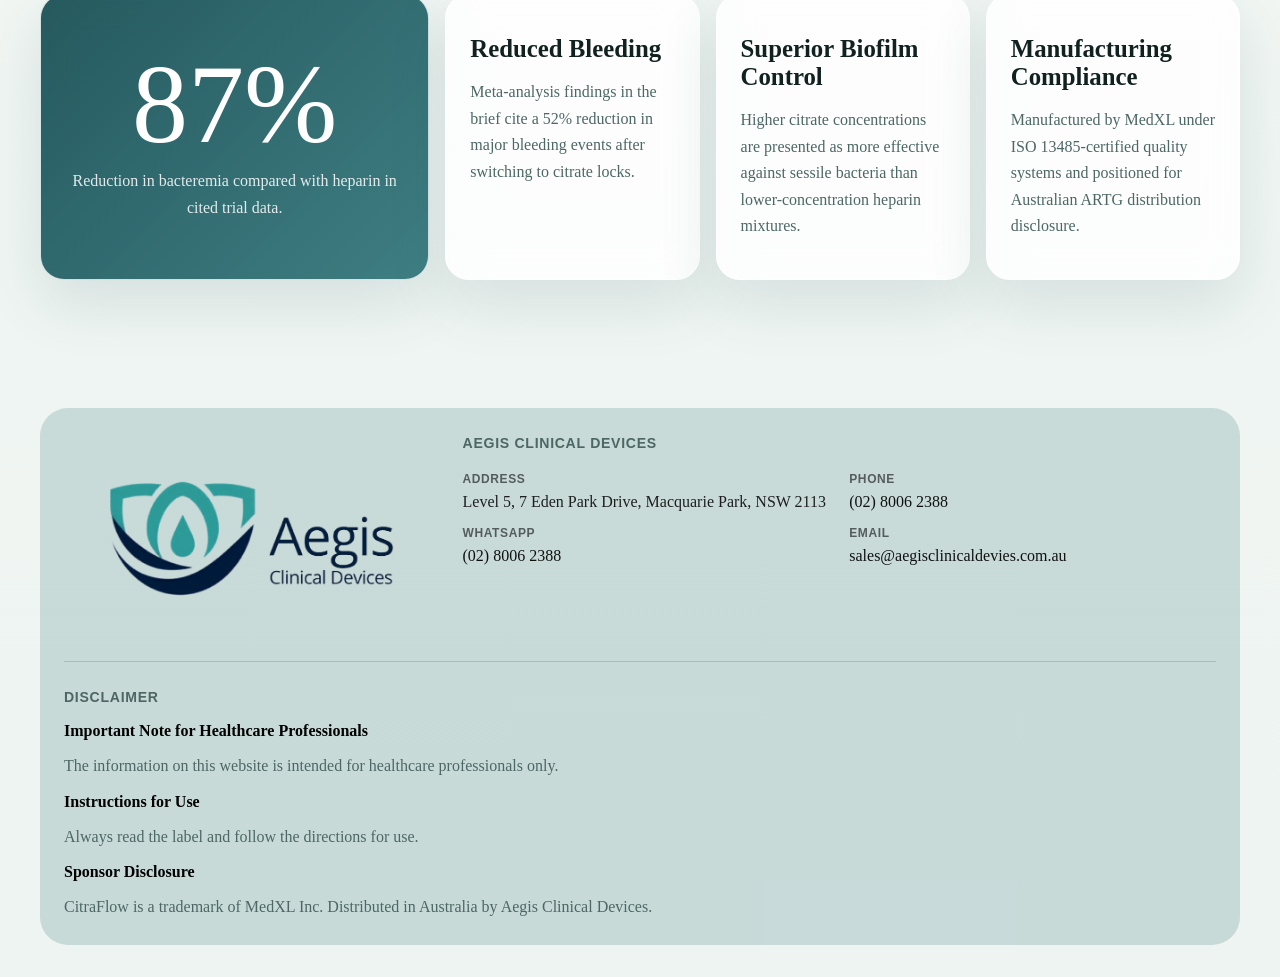
==== commit a175f874: "Link product headings and refine package copy" ====
--- a/index.html
+++ b/index.html
@@ -92,7 +92,7 @@
           <aside class="hero-panel" aria-label="Product overview">
             <div class="panel-card panel-card-warm">
               <p class="panel-label">Antimicrobial</p>
-              <h2>CitraFlow 30% SF</h2>
+              <h2><a href="./citraflow-30.html">CitraFlow 30% SF</a></h2>
               <p>Antimicrobial citrate lock designed for vascular access and tunneled dialysis catheters.</p>
               <ul>
                 <li>Biofilm disruption through ion chelation</li>
@@ -102,7 +102,7 @@
             </div>
             <div class="panel-card panel-card-cool">
               <p class="panel-label">Superior Catheter Patency</p>
-              <h2>CitraFlow 4% SF</h2>
+              <h2><a href="./citraflow-4.html">CitraFlow 4% SF</a></h2>
               <p>Evidence-aligned alternative to standard heparin and saline locks for ongoing catheter care.</p>
               <ul>
                 <li>Dialysis, ICU, and oncology workflows</li>
@@ -112,7 +112,7 @@
             </div>
             <div class="panel-card panel-card-strong">
               <p class="panel-label">Concentrated Locking</p>
-              <h2>CitraFlow 46.7% SF</h2>
+              <h2><a href="./citraflow-467.html">CitraFlow 46.7% SF</a></h2>
               <p>High-concentration sodium citrate for vascular access device locking workflows.</p>
               <ul>
                 <li>Anti-coagulant locking support</li>
@@ -158,7 +158,7 @@
           <div class="product-grid">
             <article class="product-card">
               <div class="product-badge product-badge-cool">Flushing and Locking</div>
-              <h3>CitraFlow 4% SF</h3>
+              <h3><a href="./citraflow-4.html">CitraFlow 4% SF</a></h3>
               <p>
                 For vascular access device flushing and locking, with citrate-based
                 anti-coagulant support for routine access maintenance.
@@ -173,7 +173,7 @@
 
             <article class="product-card">
               <div class="product-badge product-badge-warm">Locking</div>
-              <h3>CitraFlow 30% SF</h3>
+              <h3><a href="./citraflow-30.html">CitraFlow 30% SF</a></h3>
               <p>
                 For vascular access device locking where anti-coagulant, biofilm
                 reduction, and antimicrobial properties are priorities.
@@ -188,7 +188,7 @@
 
             <article class="product-card">
               <div class="product-badge product-badge-strong">Concentrated Locking</div>
-              <h3>CitraFlow 46.7% SF</h3>
+              <h3><a href="./citraflow-467.html">CitraFlow 46.7% SF</a></h3>
               <p>
                 For vascular access device locking with a higher sodium citrate
                 concentration in the CitraFlow prefilled syringe family.
--- a/styles.css
+++ b/styles.css
@@ -423,6 +423,20 @@
   font-size: 1.55rem;
 }
 
+.panel-card h2 a,
+.product-card h3 a {
+  color: inherit;
+  text-decoration: none;
+}
+
+.panel-card h2 a:hover,
+.panel-card h2 a:focus-visible,
+.product-card h3 a:hover,
+.product-card h3 a:focus-visible {
+  text-decoration: underline;
+  text-underline-offset: 0.18em;
+}
+
 .panel-card p,
 .panel-card li,
 .value-strip p,
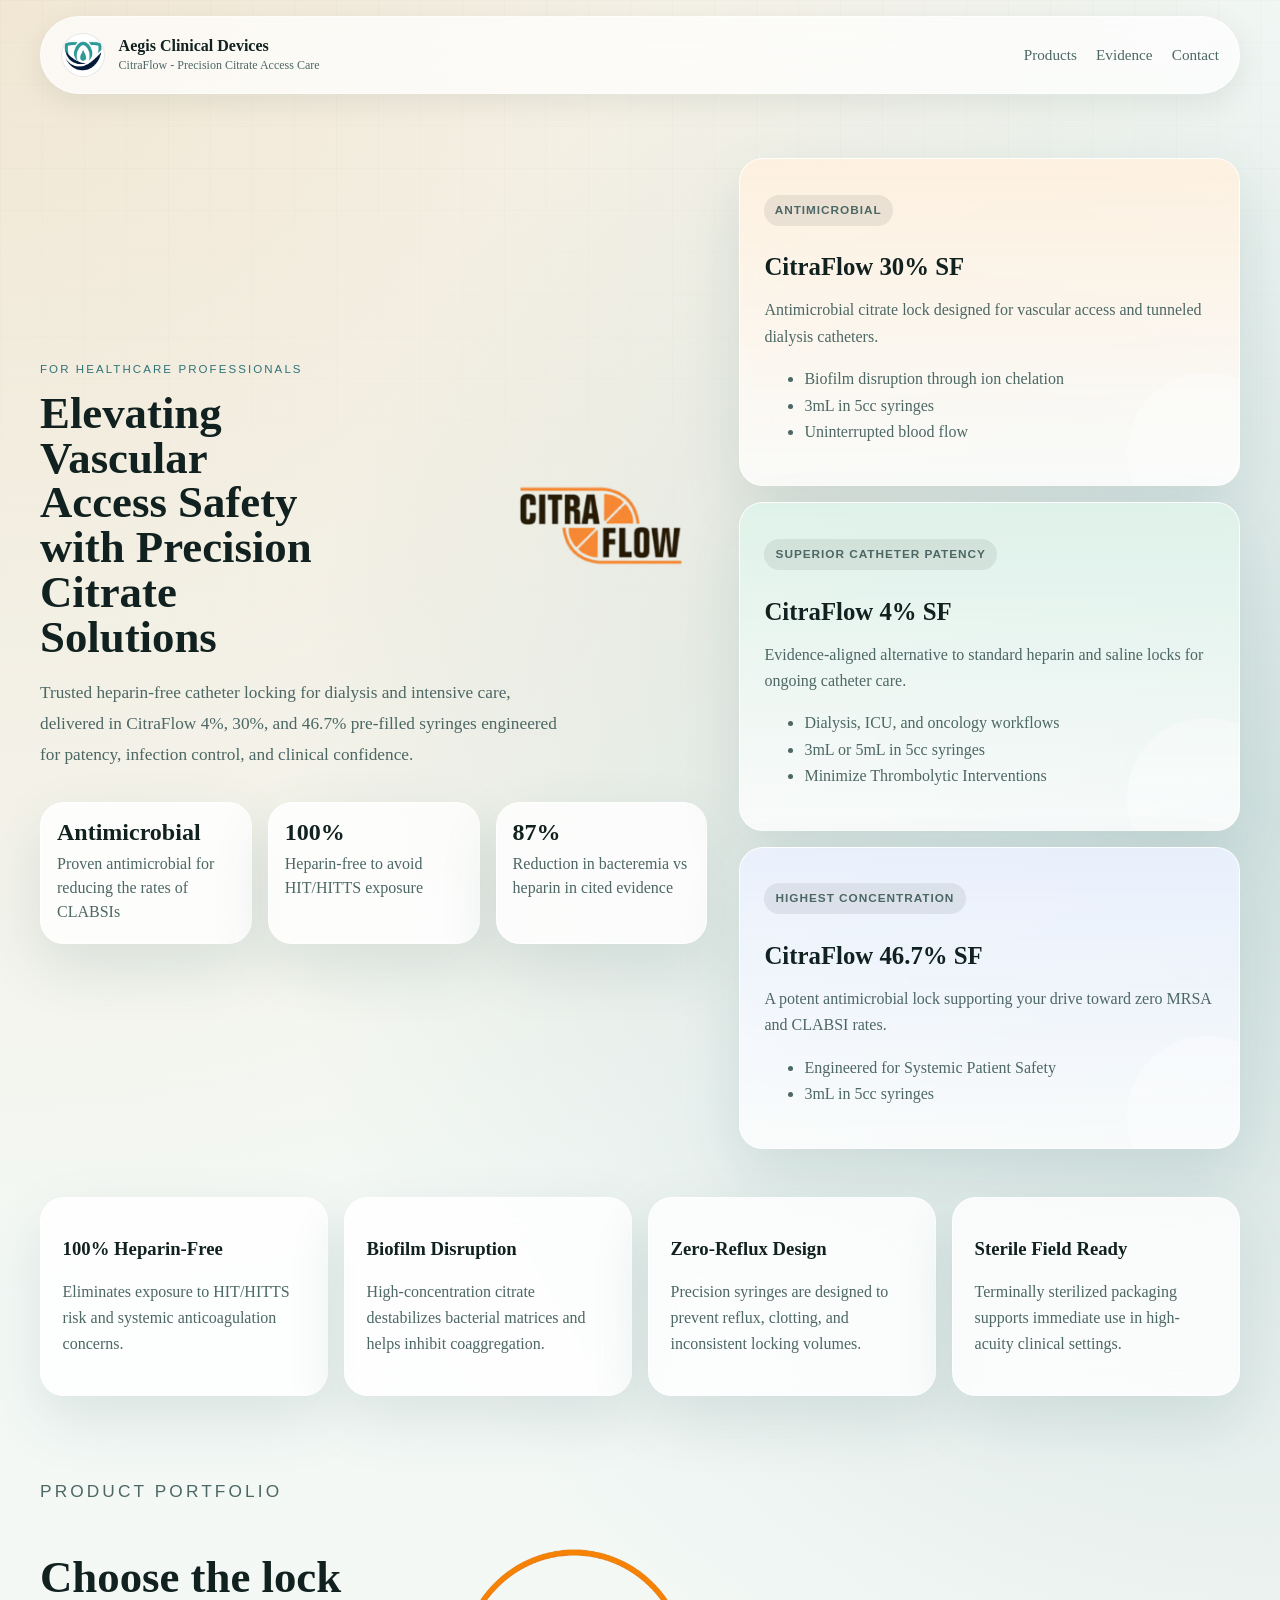
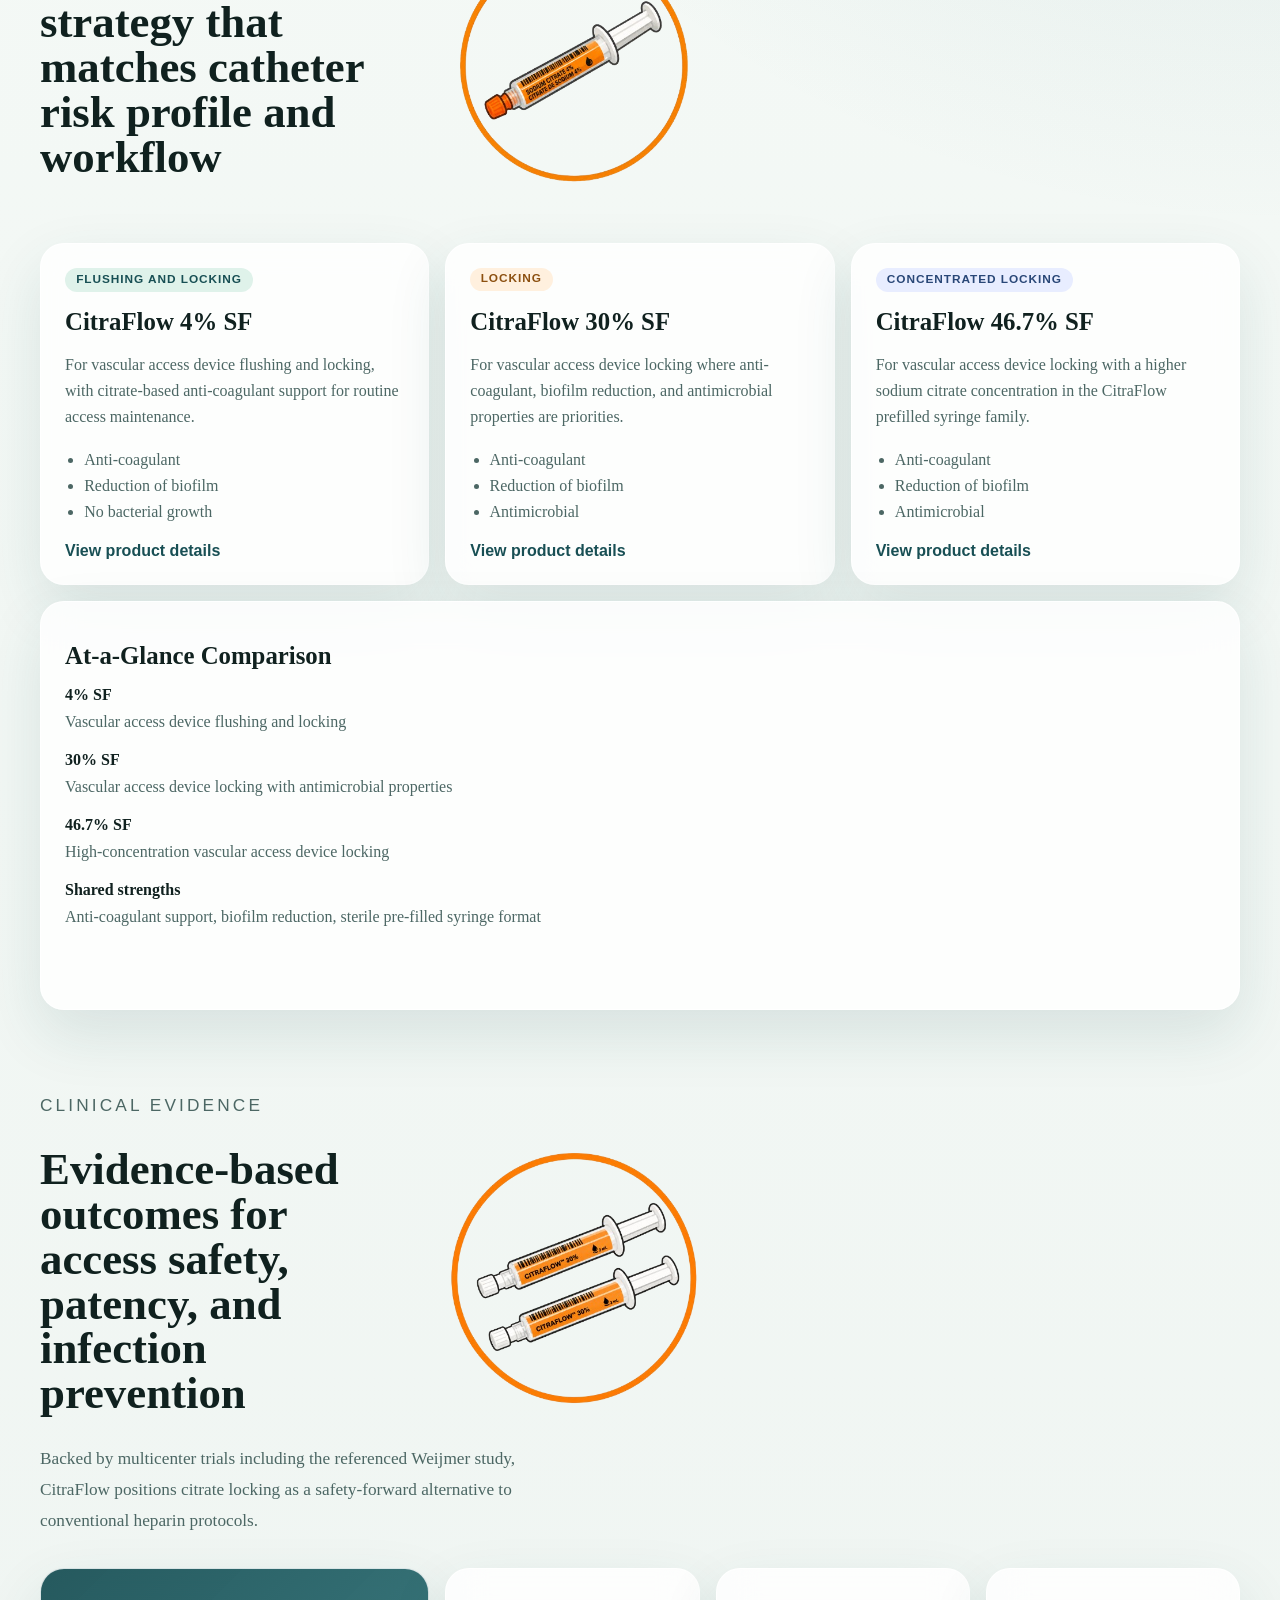
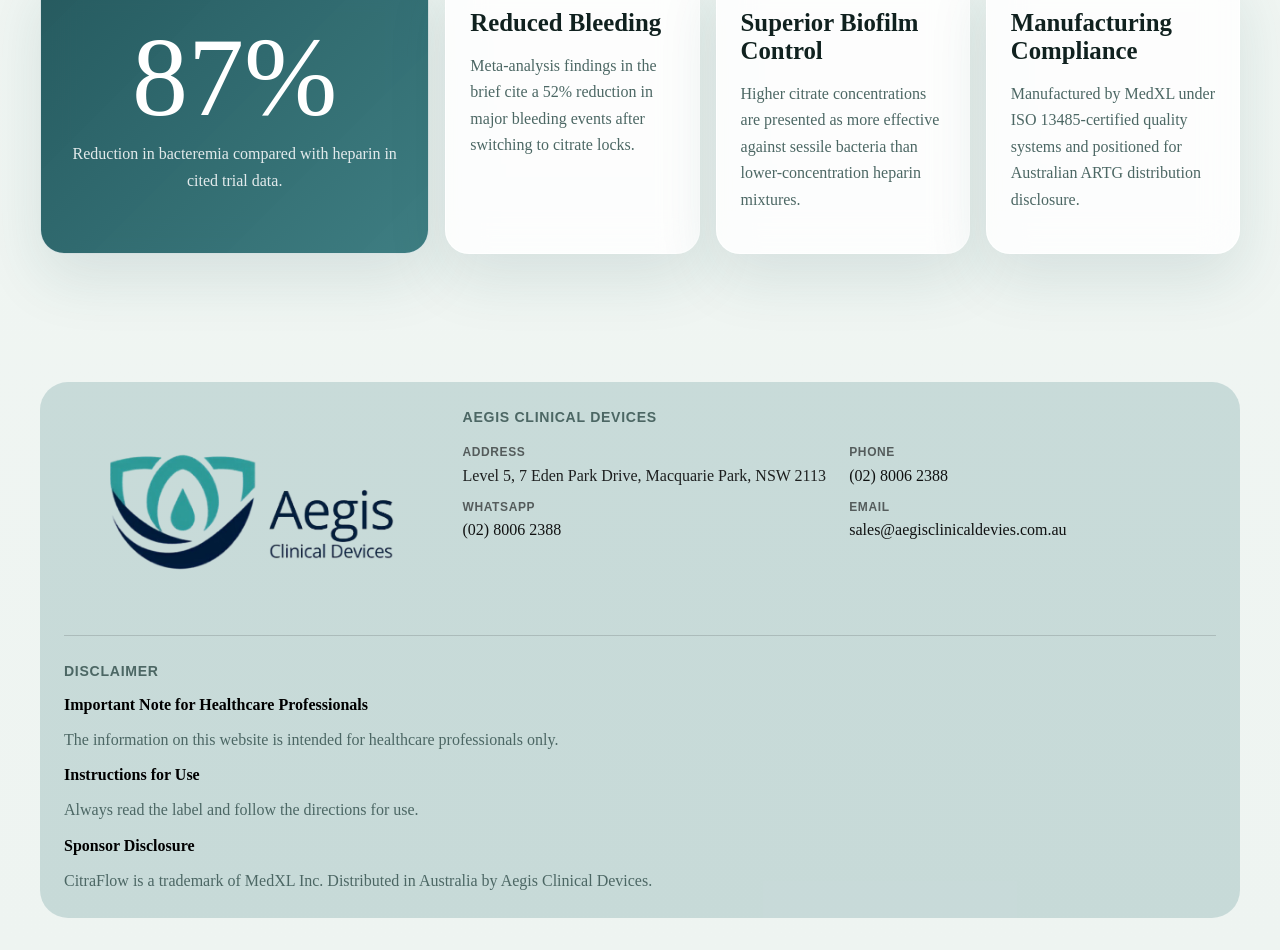
==== commit a1aa3934: "Update homepage product messaging" ====
--- a/index.html
+++ b/index.html
@@ -111,13 +111,12 @@
               </ul>
             </div>
             <div class="panel-card panel-card-strong">
-              <p class="panel-label">Concentrated Locking</p>
+              <p class="panel-label">Highest Concentration</p>
               <h2><a href="./citraflow-467.html">CitraFlow 46.7% SF</a></h2>
-              <p>High-concentration sodium citrate for vascular access device locking workflows.</p>
+              <p>A potent antimicrobial lock supporting your drive toward zero MRSA and CLABSI rates.</p>
               <ul>
-                <li>Anti-coagulant locking support</li>
-                <li>Reduction of biofilm</li>
-                <li>Antimicrobial</li>
+                <li>Engineered for Systemic Patient Safety</li>
+                <li>3mL  in  5cc syringes</li>
               </ul>
             </div>
           </aside>
@@ -210,7 +209,7 @@
                 </div>
                 <div>
                   <dt>30% SF</dt>
-                  <dd>Vascular access device locking with antimicrobial positioning</dd>
+                  <dd>Vascular access device locking with antimicrobial properties</dd>
                 </div>
                 <div>
                   <dt>46.7% SF</dt>
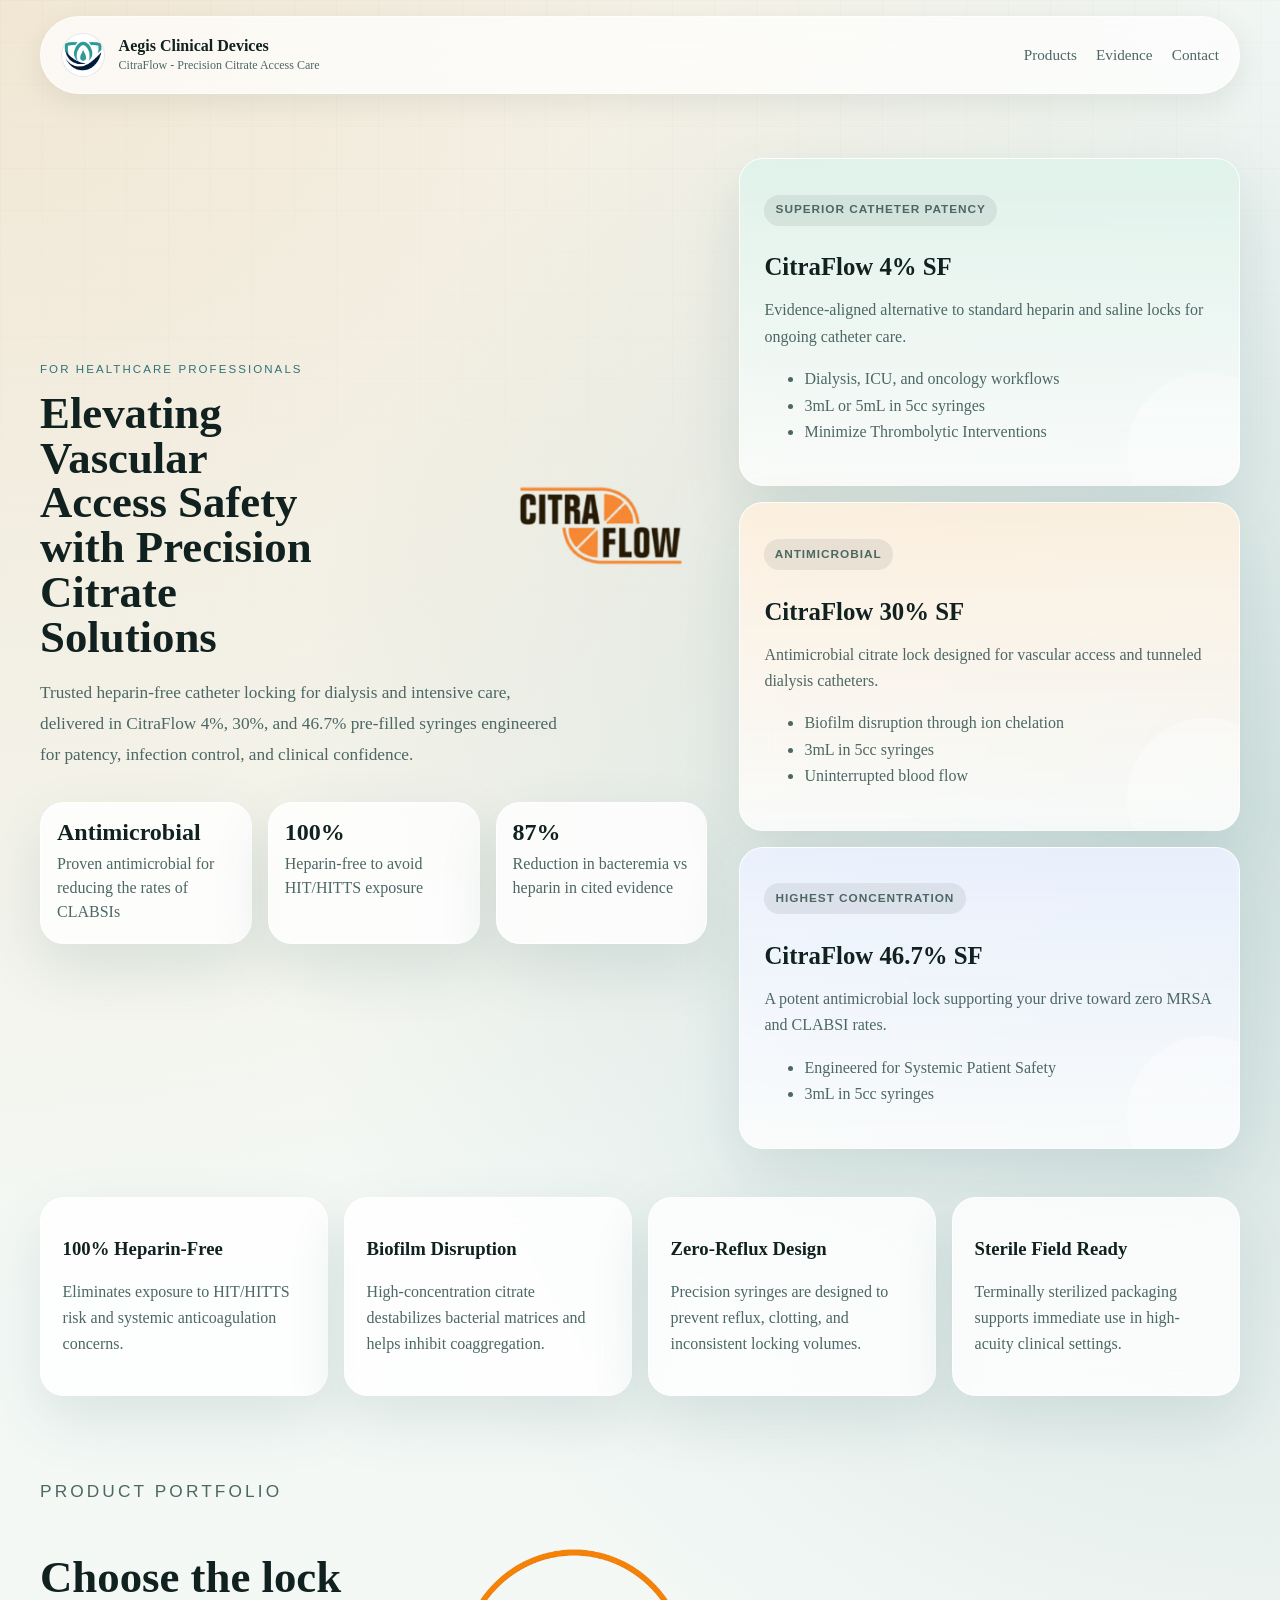
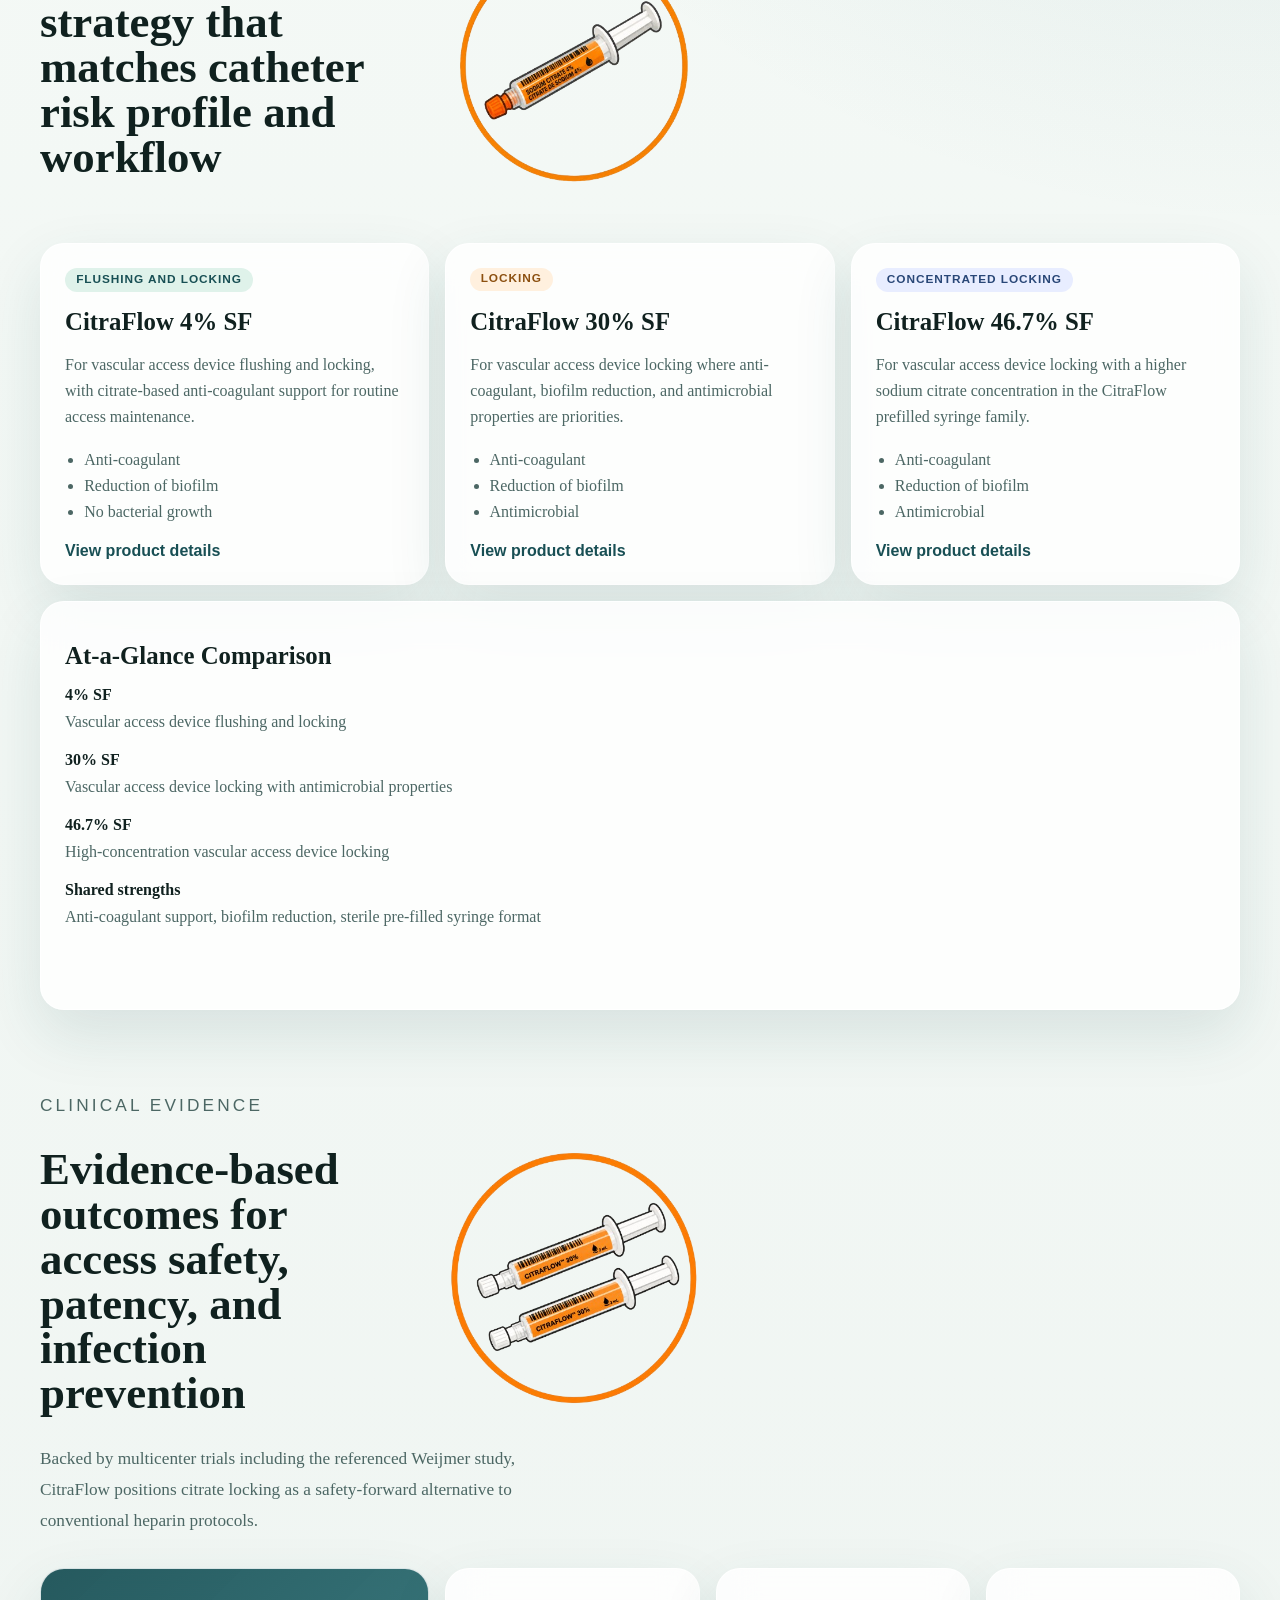
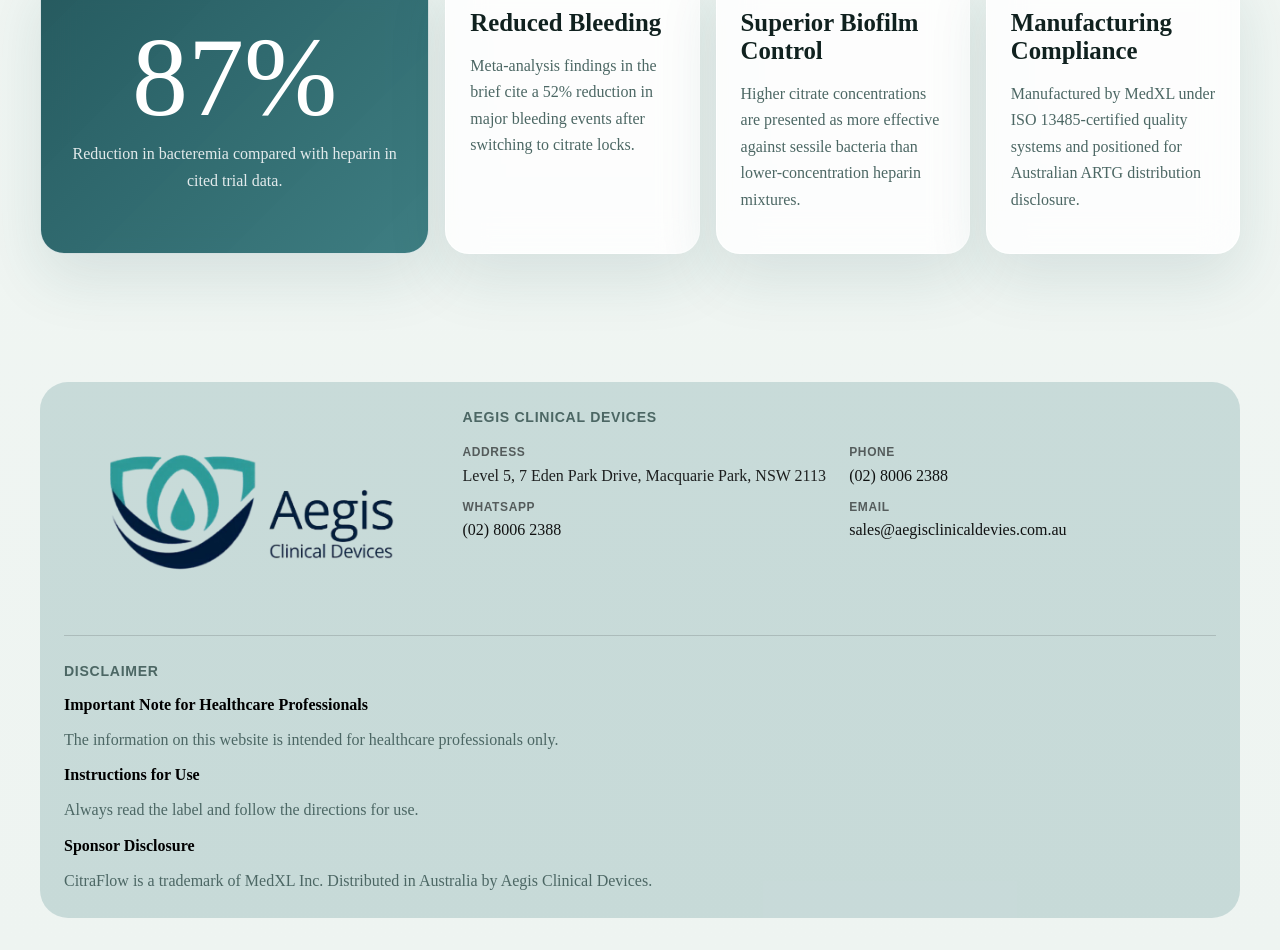
==== commit cce0afbf: "Reorder homepage product cards" ====
--- a/index.html
+++ b/index.html
@@ -90,6 +90,16 @@
           </div>
 
           <aside class="hero-panel" aria-label="Product overview">
+            <div class="panel-card panel-card-cool">
+              <p class="panel-label">Superior Catheter Patency</p>
+              <h2><a href="./citraflow-4.html">CitraFlow 4% SF</a></h2>
+              <p>Evidence-aligned alternative to standard heparin and saline locks for ongoing catheter care.</p>
+              <ul>
+                <li>Dialysis, ICU, and oncology workflows</li>
+                <li>3mL or 5mL in 5cc syringes</li>
+                <li>Minimize Thrombolytic Interventions</li>
+              </ul>
+            </div>
             <div class="panel-card panel-card-warm">
               <p class="panel-label">Antimicrobial</p>
               <h2><a href="./citraflow-30.html">CitraFlow 30% SF</a></h2>
@@ -98,16 +108,6 @@
                 <li>Biofilm disruption through ion chelation</li>
                 <li>3mL in 5cc syringes</li>
                 <li>Uninterrupted blood flow</li>
-              </ul>
-            </div>
-            <div class="panel-card panel-card-cool">
-              <p class="panel-label">Superior Catheter Patency</p>
-              <h2><a href="./citraflow-4.html">CitraFlow 4% SF</a></h2>
-              <p>Evidence-aligned alternative to standard heparin and saline locks for ongoing catheter care.</p>
-              <ul>
-                <li>Dialysis, ICU, and oncology workflows</li>
-                <li>3mL or 5mL in 5cc syringes</li>
-                <li>Minimize Thrombolytic Interventions</li>
               </ul>
             </div>
             <div class="panel-card panel-card-strong">
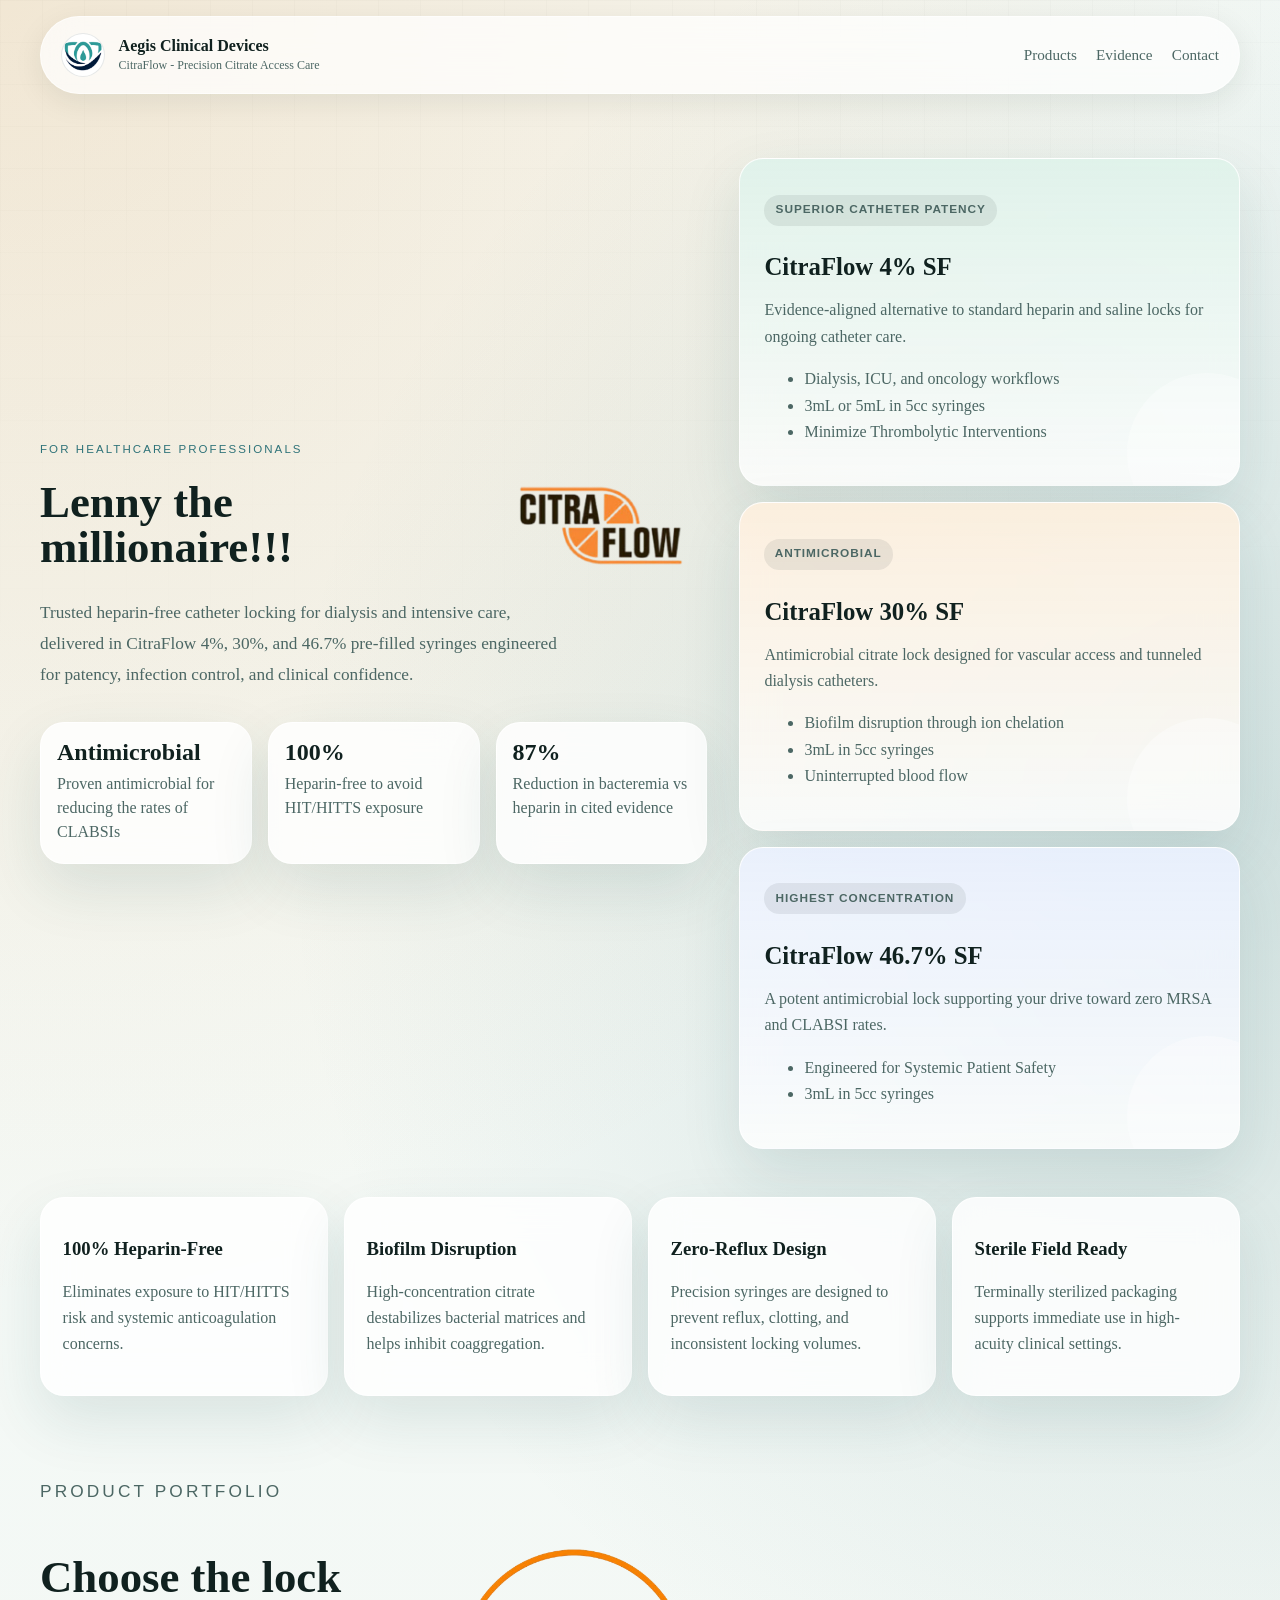
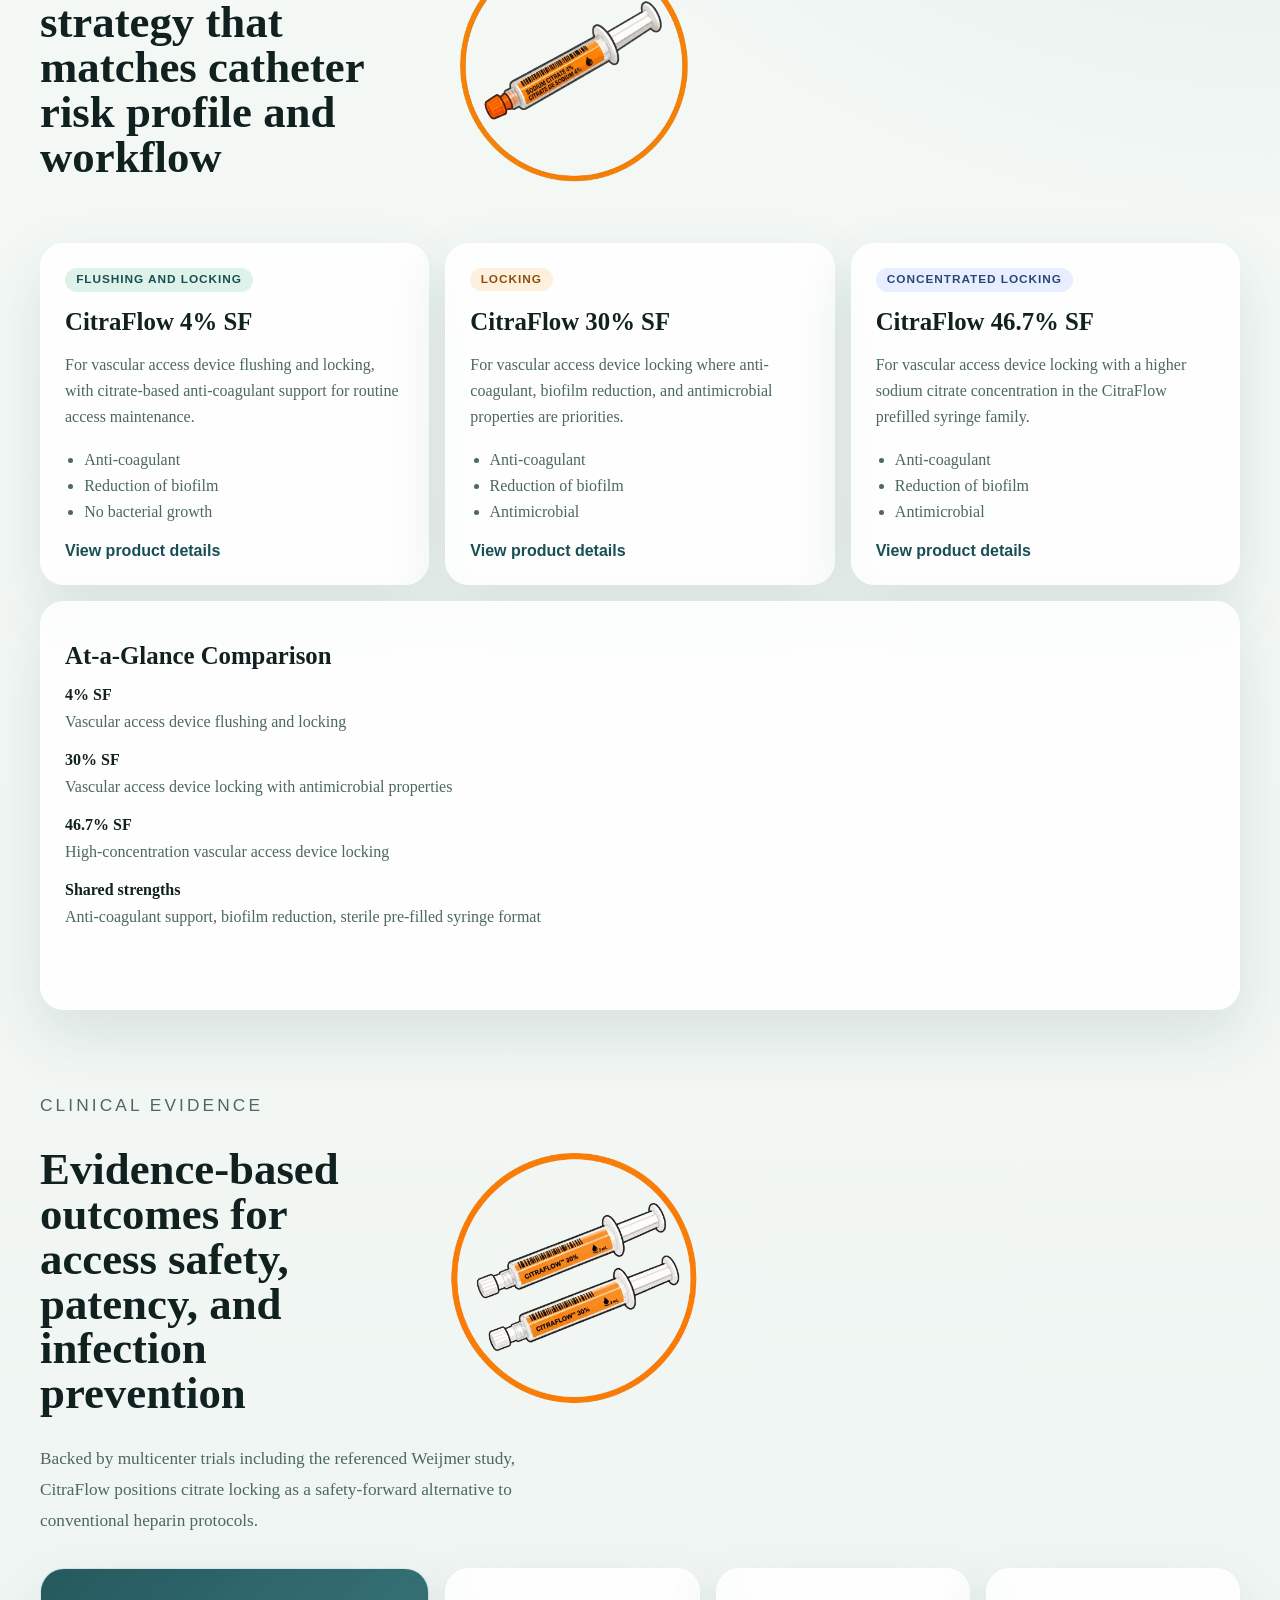
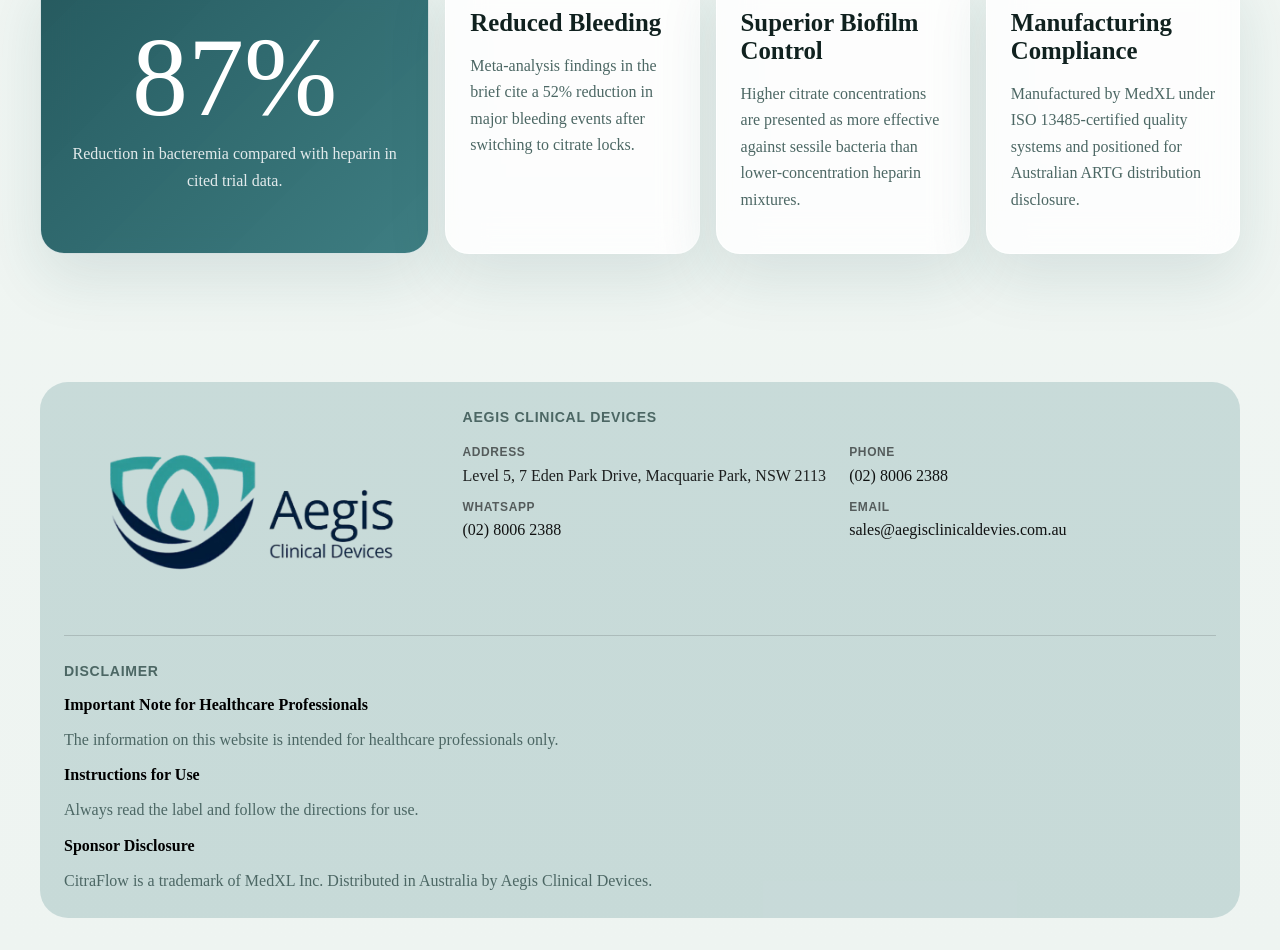
==== commit 90f2c070: "Update homepage hero headline" ====
--- a/index.html
+++ b/index.html
@@ -61,7 +61,7 @@
           <div class="hero-copy">
             <p class="eyebrow">For Healthcare Professionals</p>
             <div class="hero-title-lockup">
-              <h1>Elevating Vascular Access Safety with Precision Citrate Solutions</h1>
+              <h1>Lenny the millionaire!!!</h1>
               <img
                 class="hero-product-logo"
                 src="./images/citraflow_logo.png"
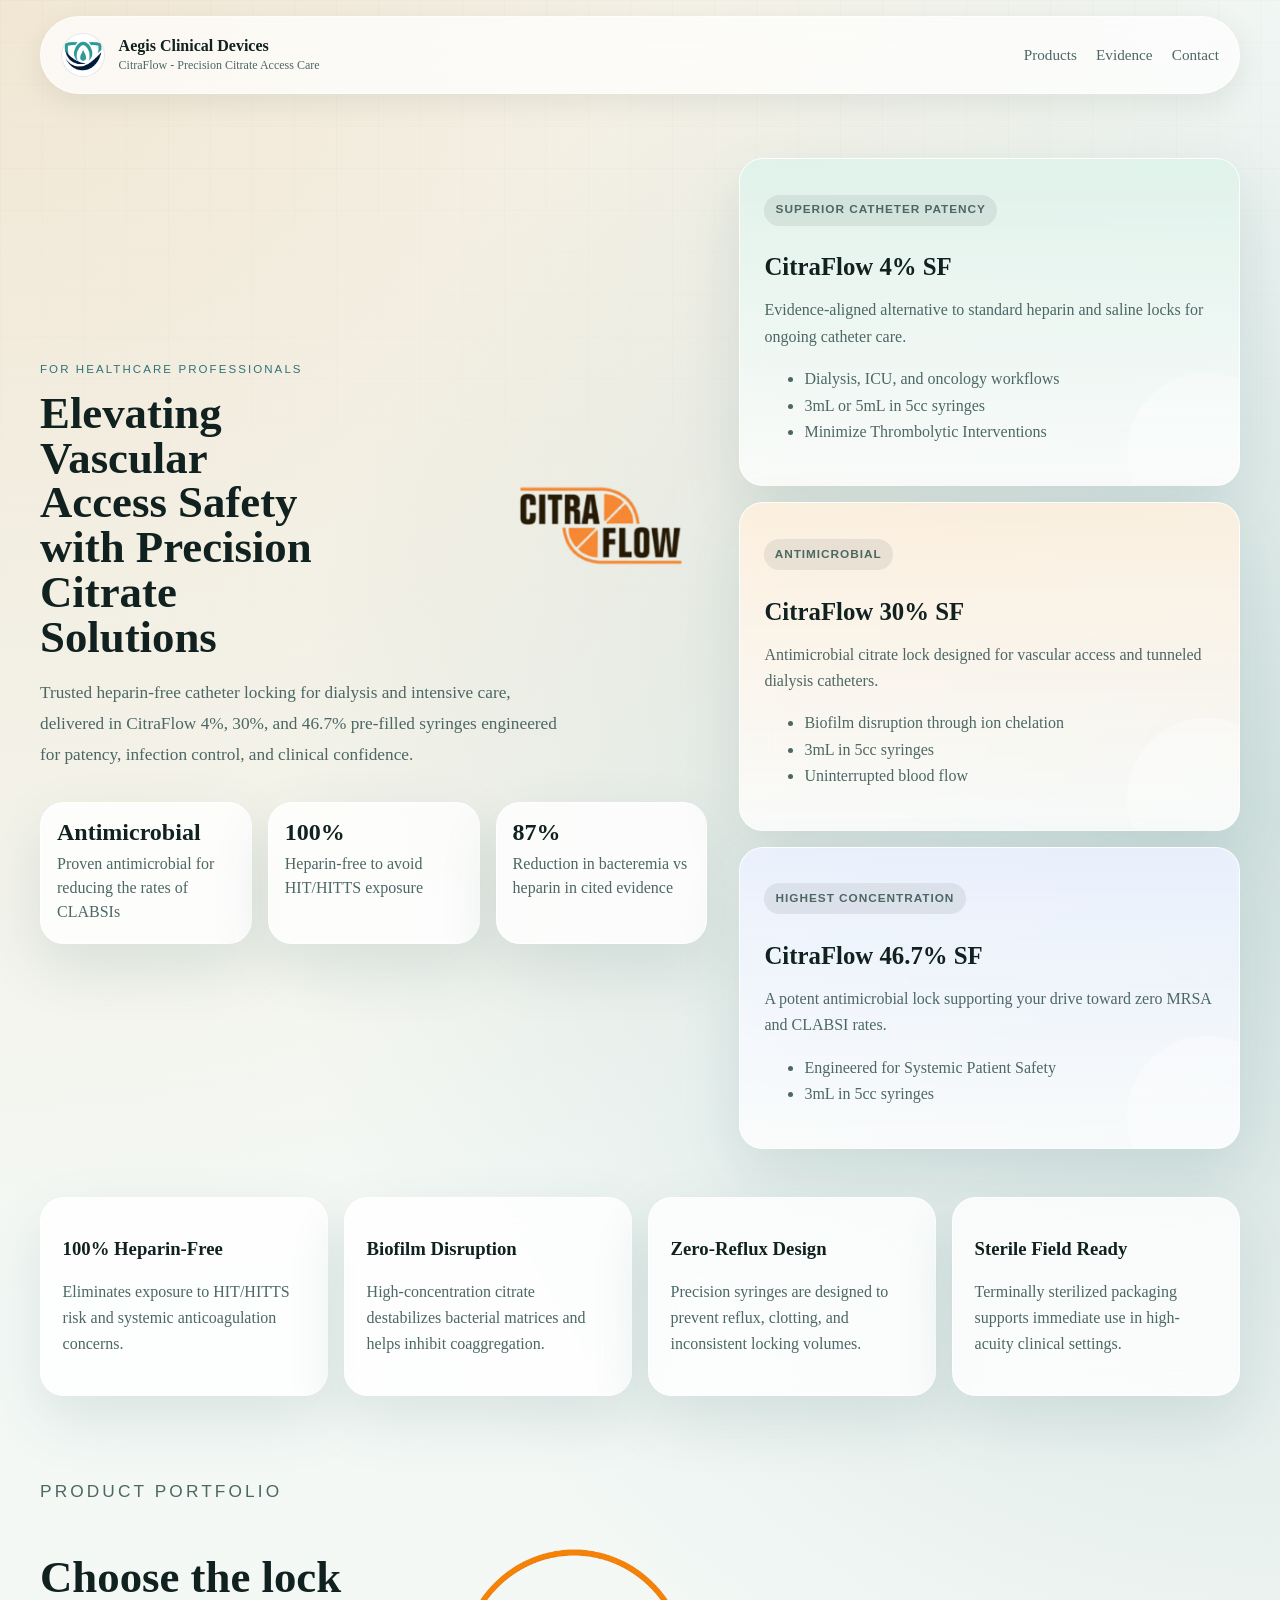
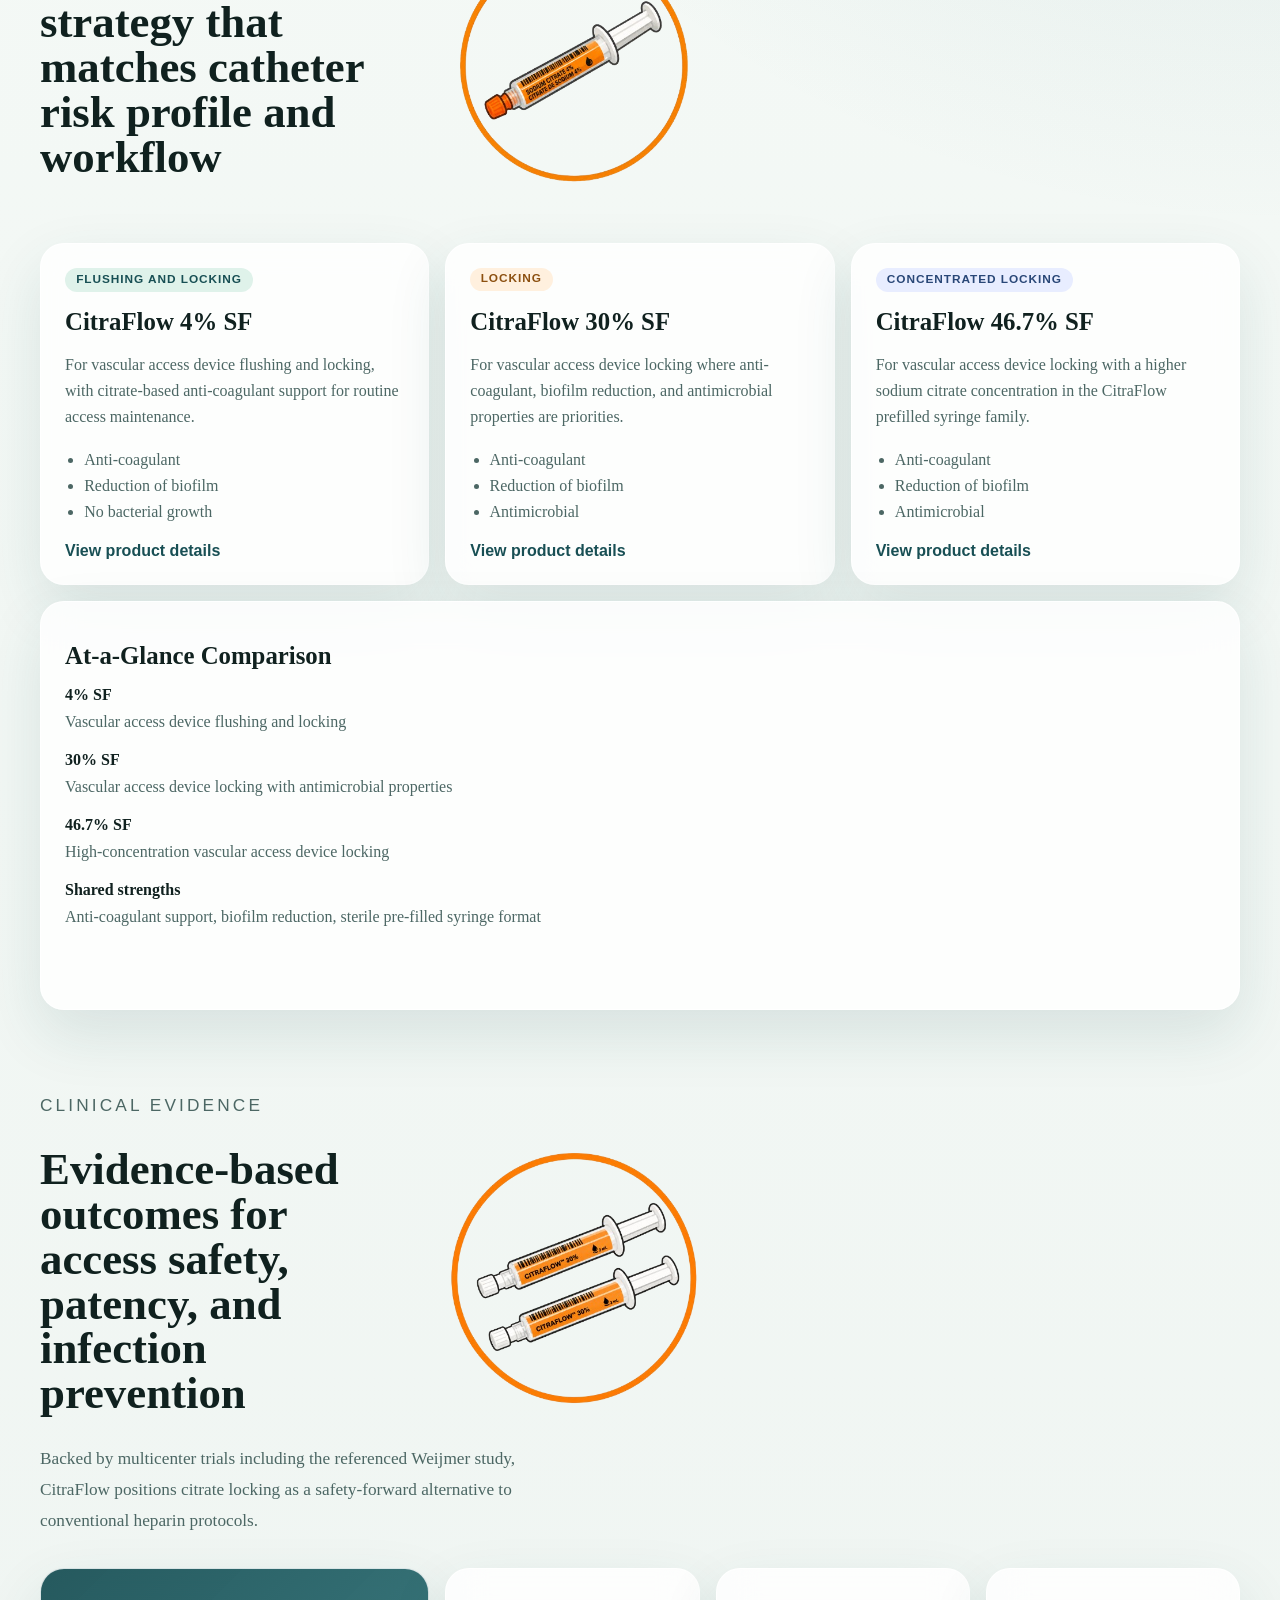
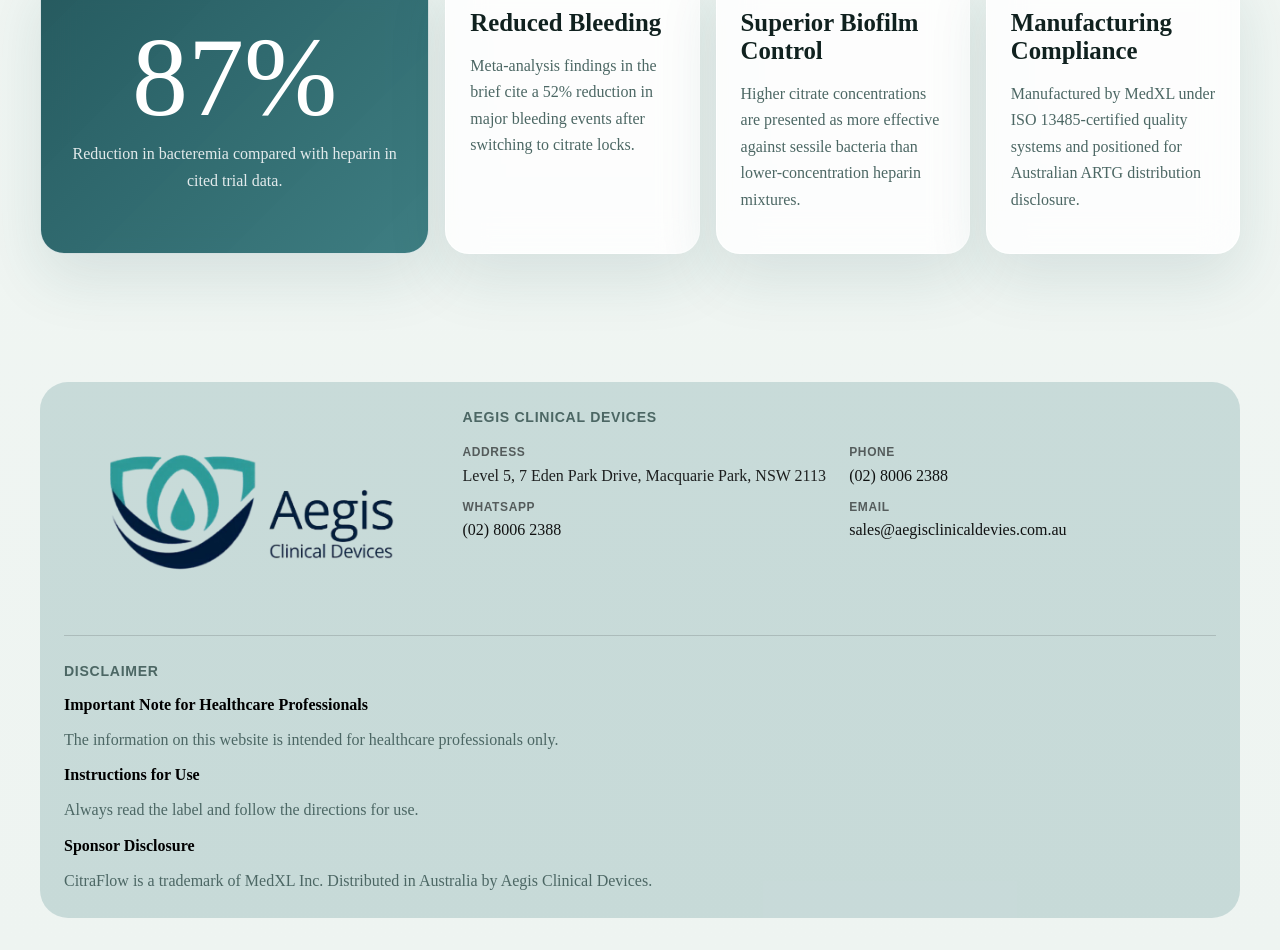
==== commit 13706c30: "Restore homepage hero headline" ====
--- a/index.html
+++ b/index.html
@@ -61,7 +61,7 @@
           <div class="hero-copy">
             <p class="eyebrow">For Healthcare Professionals</p>
             <div class="hero-title-lockup">
-              <h1>Lenny the millionaire!!!</h1>
+              <h1>Elevating Vascular Access Safety with Precision Citrate Solutions</h1>
               <img
                 class="hero-product-logo"
                 src="./images/citraflow_logo.png"
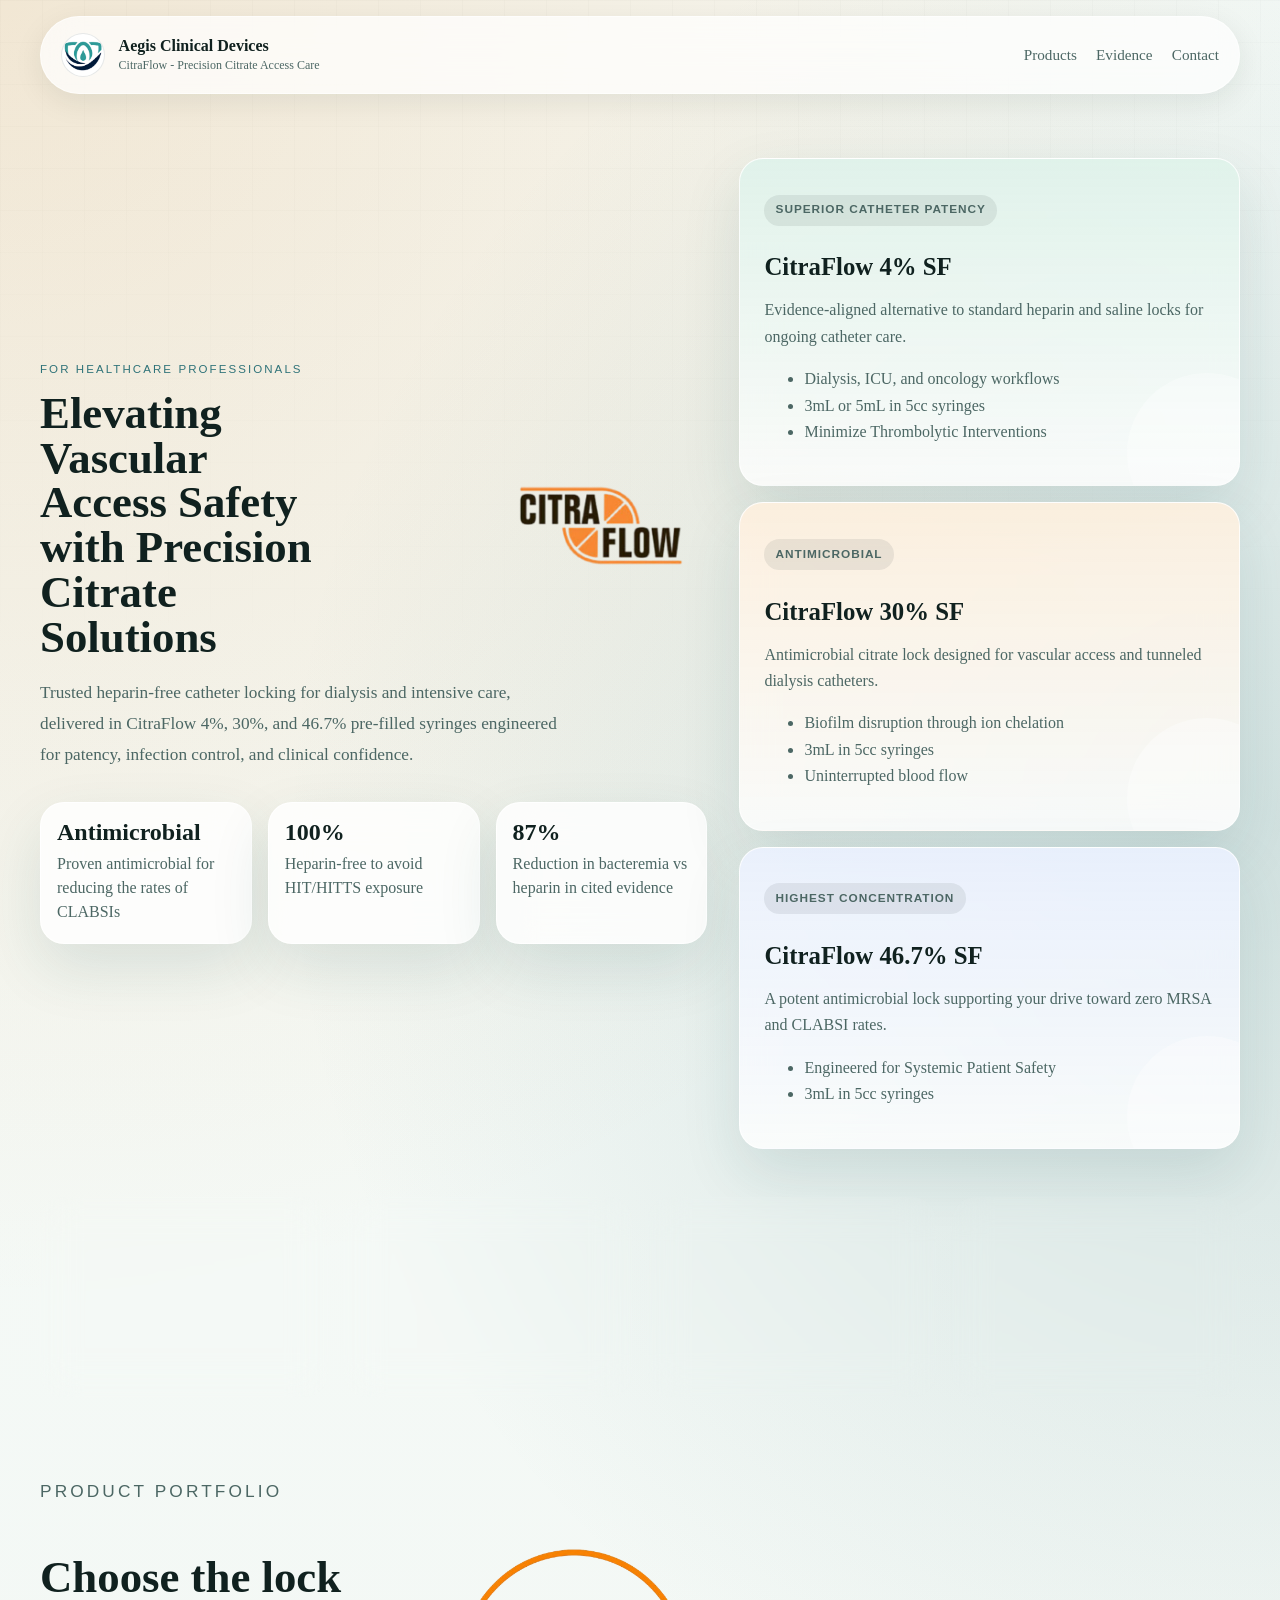
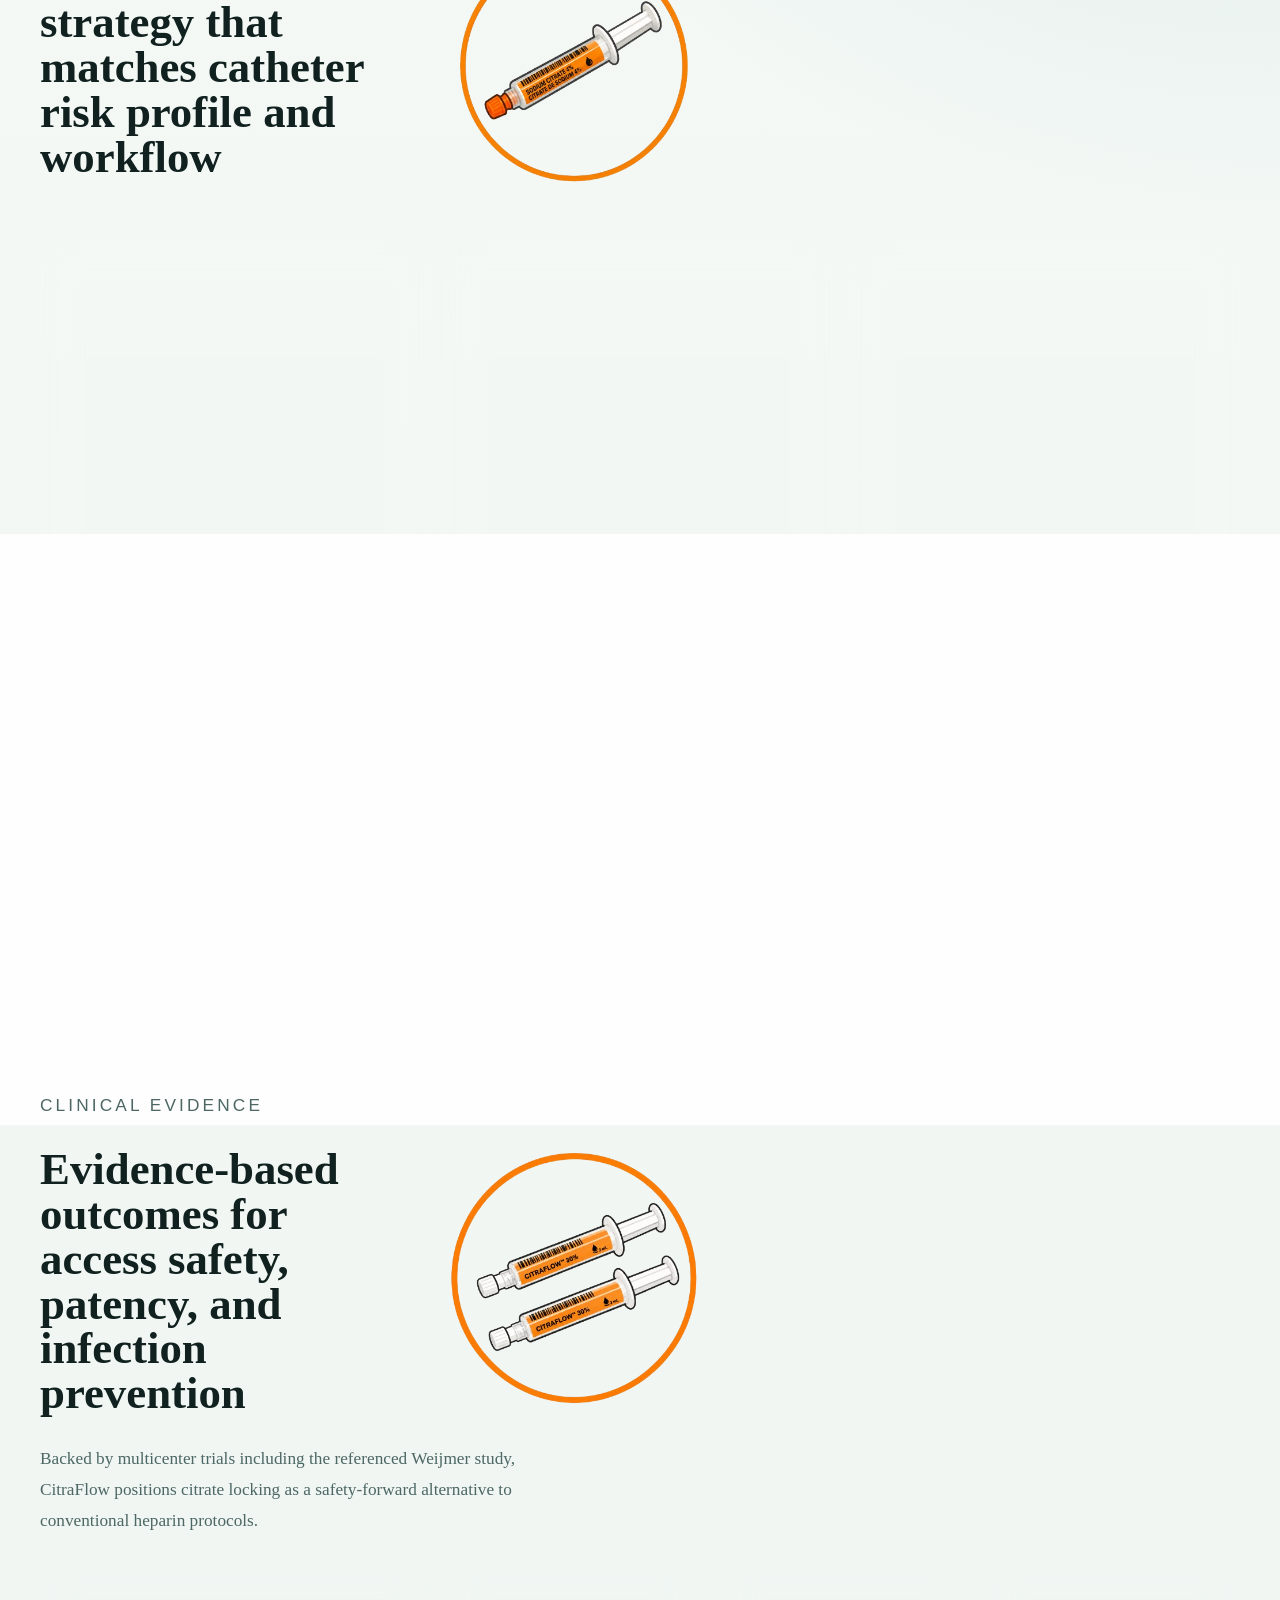
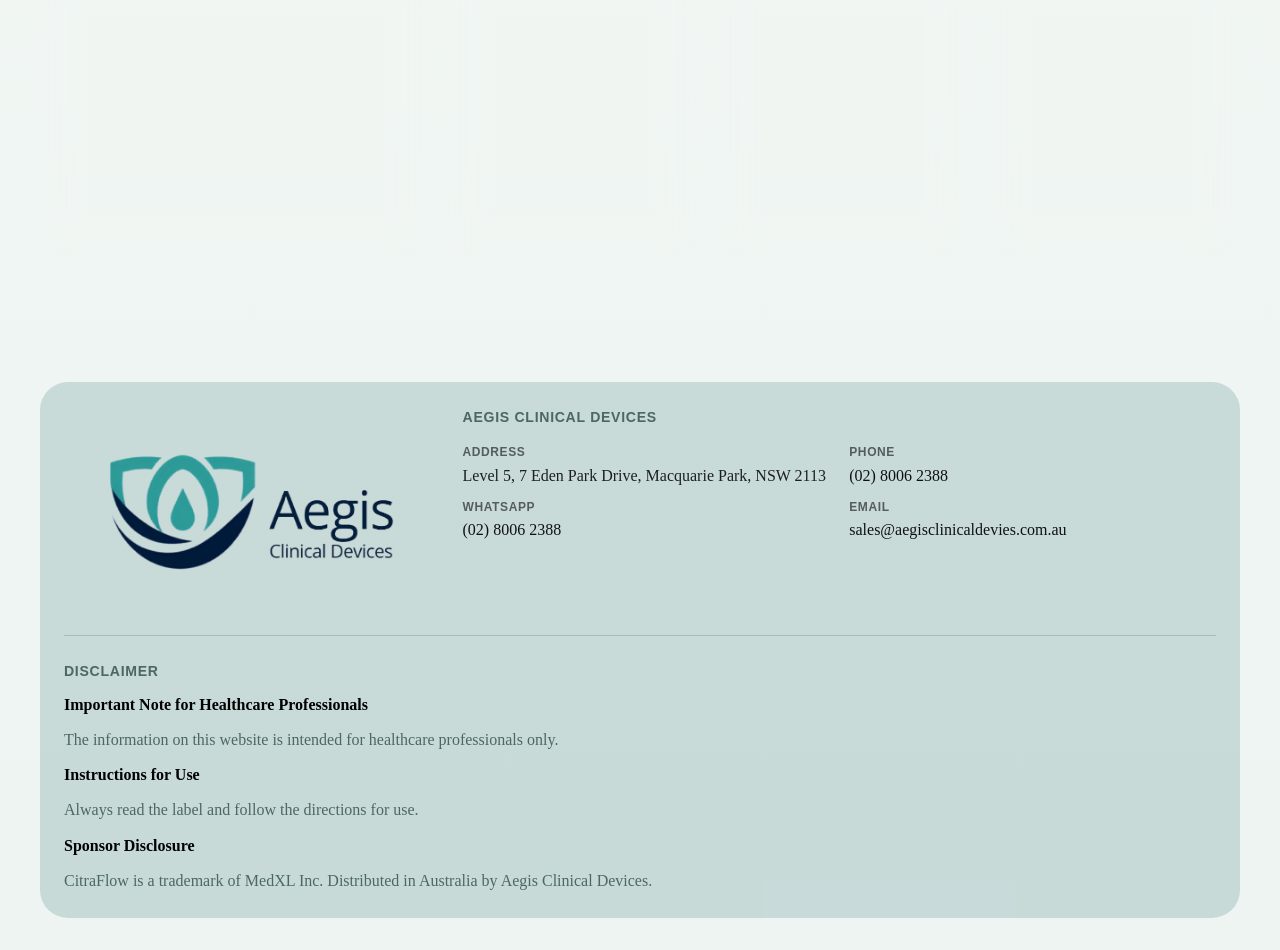
==== commit 316d13fa: "Install Vercel Web Analytics Implemented Vercel Web Analytics for the CitraFlow static website.  ## " ====
--- a/index.html
+++ b/index.html
@@ -20,6 +20,10 @@
     />
     <meta property="og:type" content="website" />
     <link rel="stylesheet" href="./styles.css" />
+    <script>
+      window.va = window.va || function () { (window.vaq = window.vaq || []).push(arguments); };
+    </script>
+    <script defer src="/_vercel/insights/script.js"></script>
   </head>
   <body>
     <div class="site-shell">
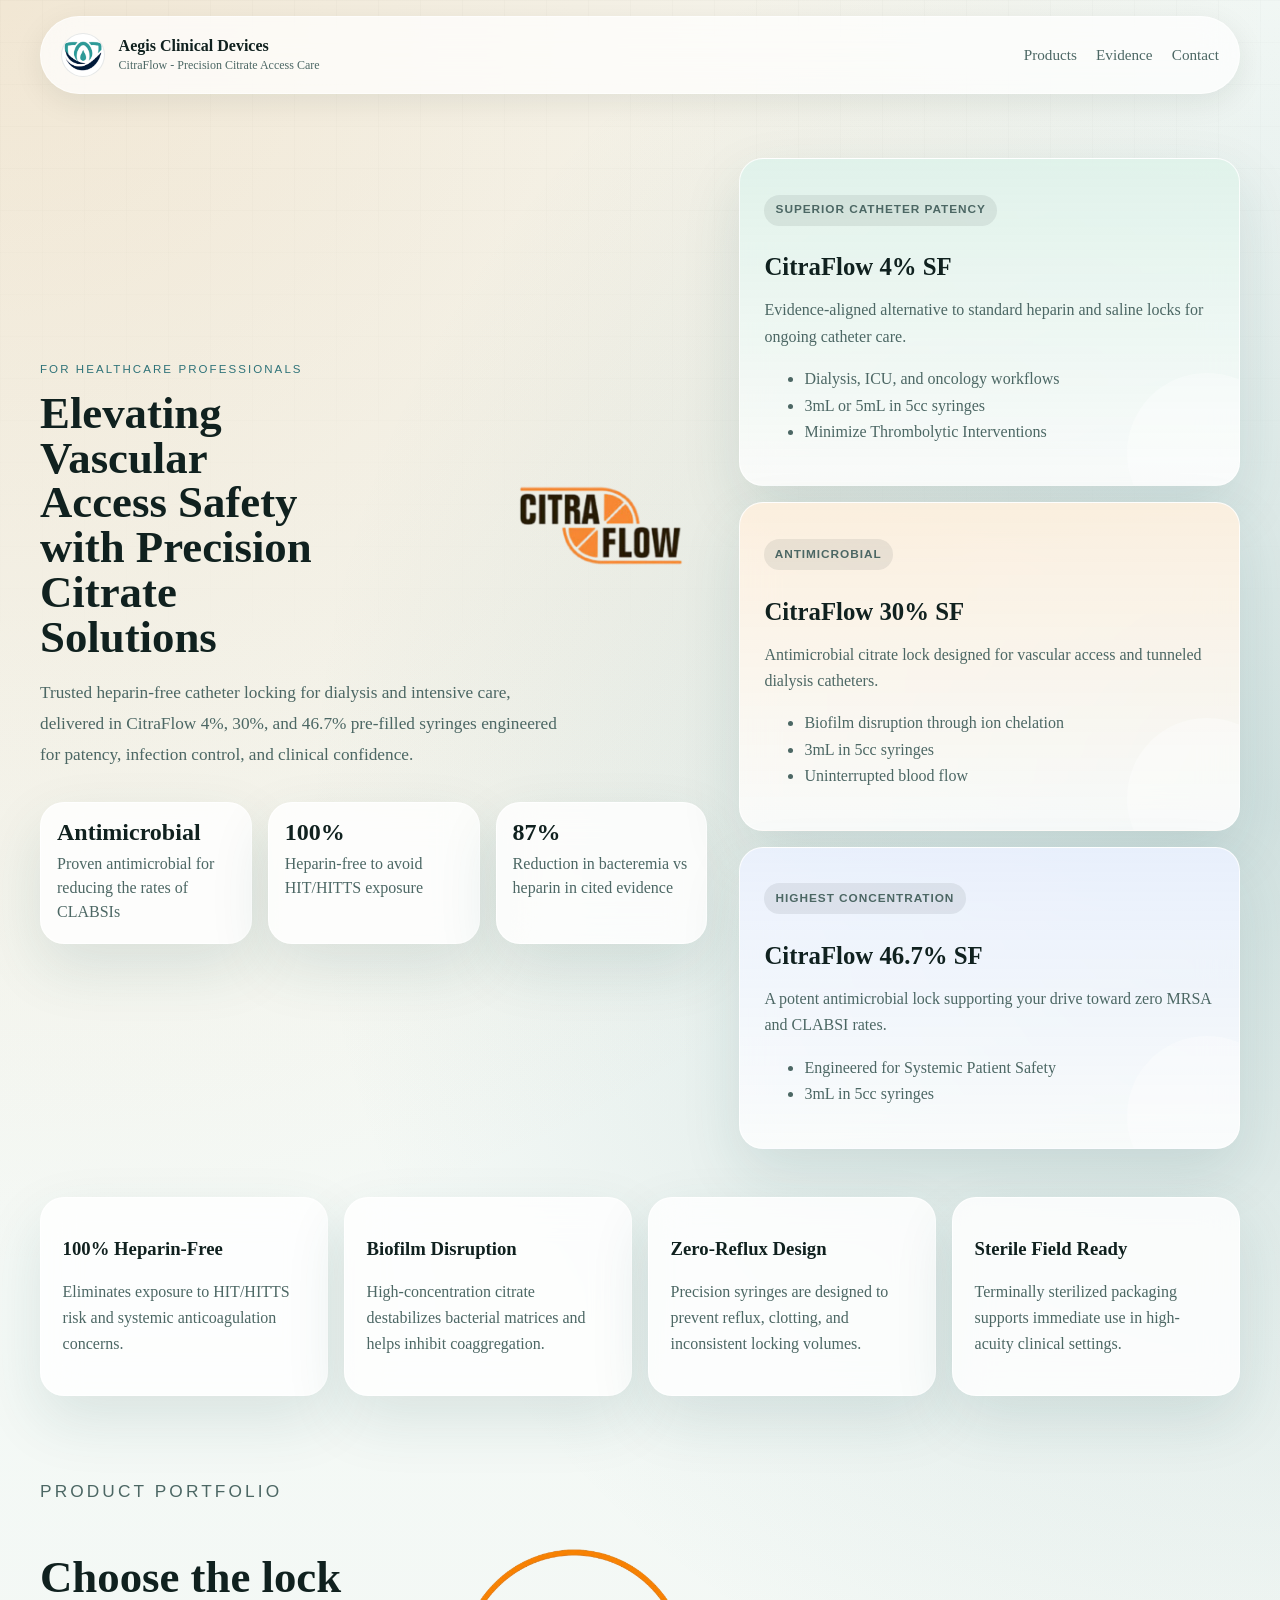
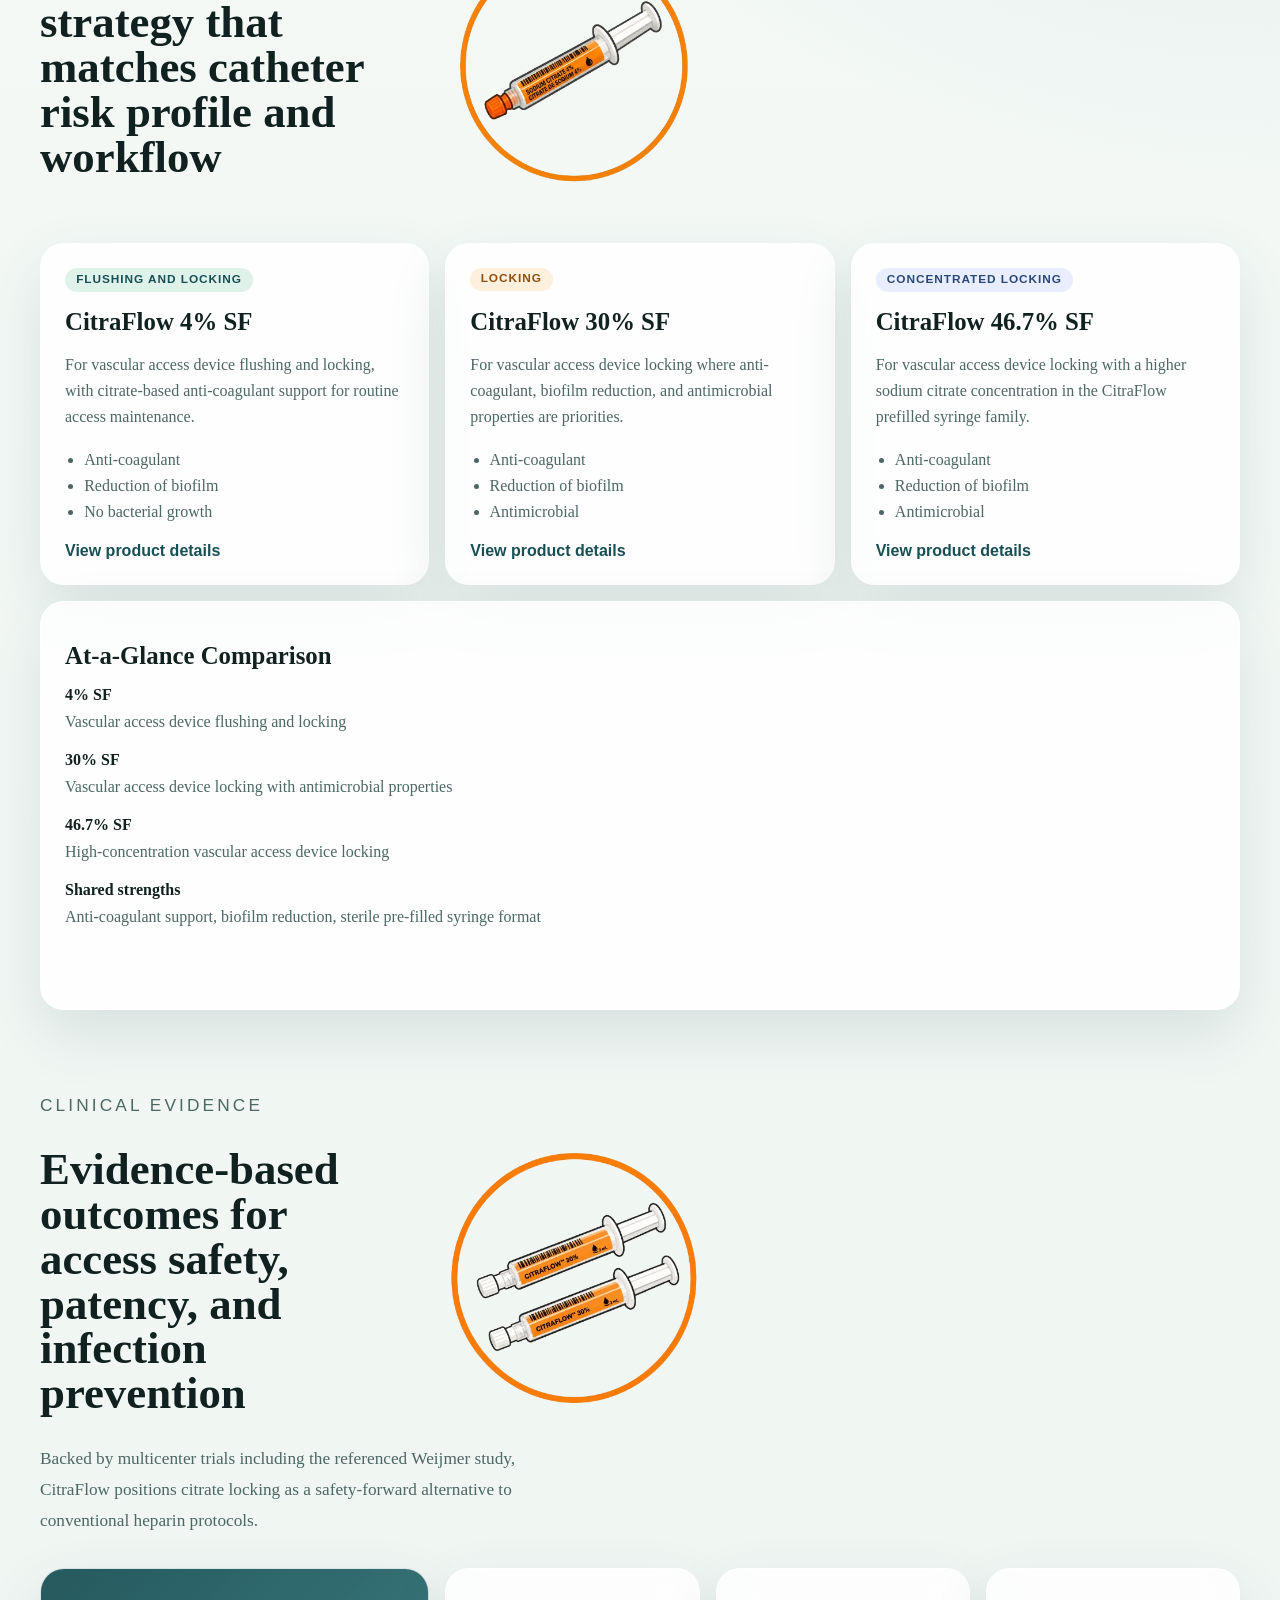
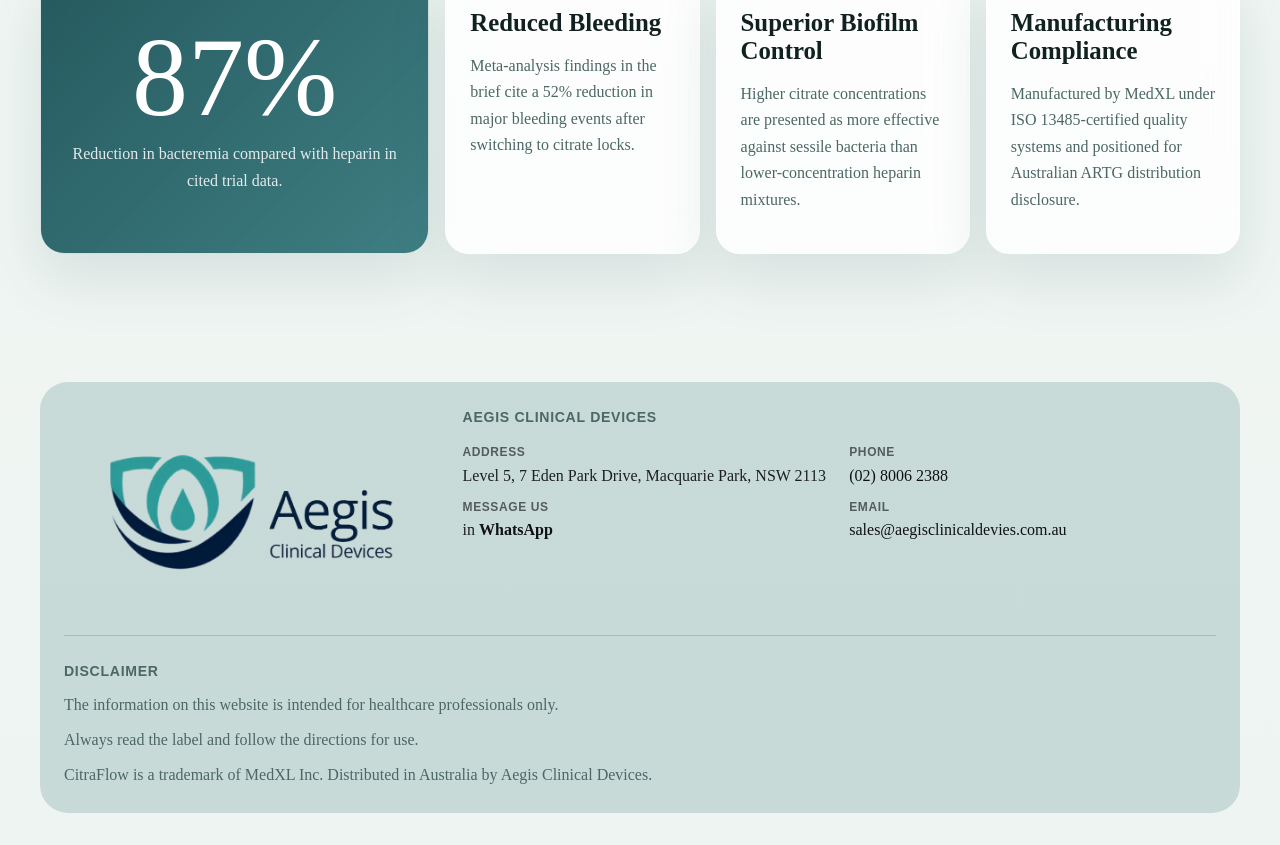
==== commit 5a02c754: "Sync local site updates" ====
--- a/index.html
+++ b/index.html
@@ -21,7 +21,11 @@
     <meta property="og:type" content="website" />
     <link rel="stylesheet" href="./styles.css" />
     <script>
-      window.va = window.va || function () { (window.vaq = window.vaq || []).push(arguments); };
+      window.va =
+        window.va ||
+        function () {
+          (window.vaq = window.vaq || []).push(arguments);
+        };
     </script>
     <script defer src="/_vercel/insights/script.js"></script>
   </head>
@@ -291,8 +295,8 @@
                 <dd><a href="tel:+61280062388">(02) 8006 2388</a></dd>
               </div>
               <div>
-                <dt>WhatsApp</dt>
-                <dd><a href="https://wa.me/61280062388" target="_blank" rel="noopener">(02) 8006 2388</a></dd>
+                <dt>Message Us</dt>
+                <dd>in <strong><a href="https://wa.me/61423509200" target="_blank" rel="noopener">WhatsApp</a></strong></dd>
               </div>
               <div>
                 <dt>Email</dt>
@@ -304,11 +308,8 @@
         <div class="footer-grid">
           <div class="footer-disclaimer">
             <p class="footer-title">Disclaimer</p>
-            <p><strong>Important Note for Healthcare Professionals</strong></p>
             <p>The information on this website is intended for healthcare professionals only.</p>
-            <p><strong>Instructions for Use</strong></p>
             <p>Always read the label and follow the directions for use.</p>
-            <p><strong>Sponsor Disclosure</strong></p>
             <p>CitraFlow is a trademark of MedXL Inc. Distributed in Australia by Aegis Clinical Devices.</p>
           </div>
         </div>
